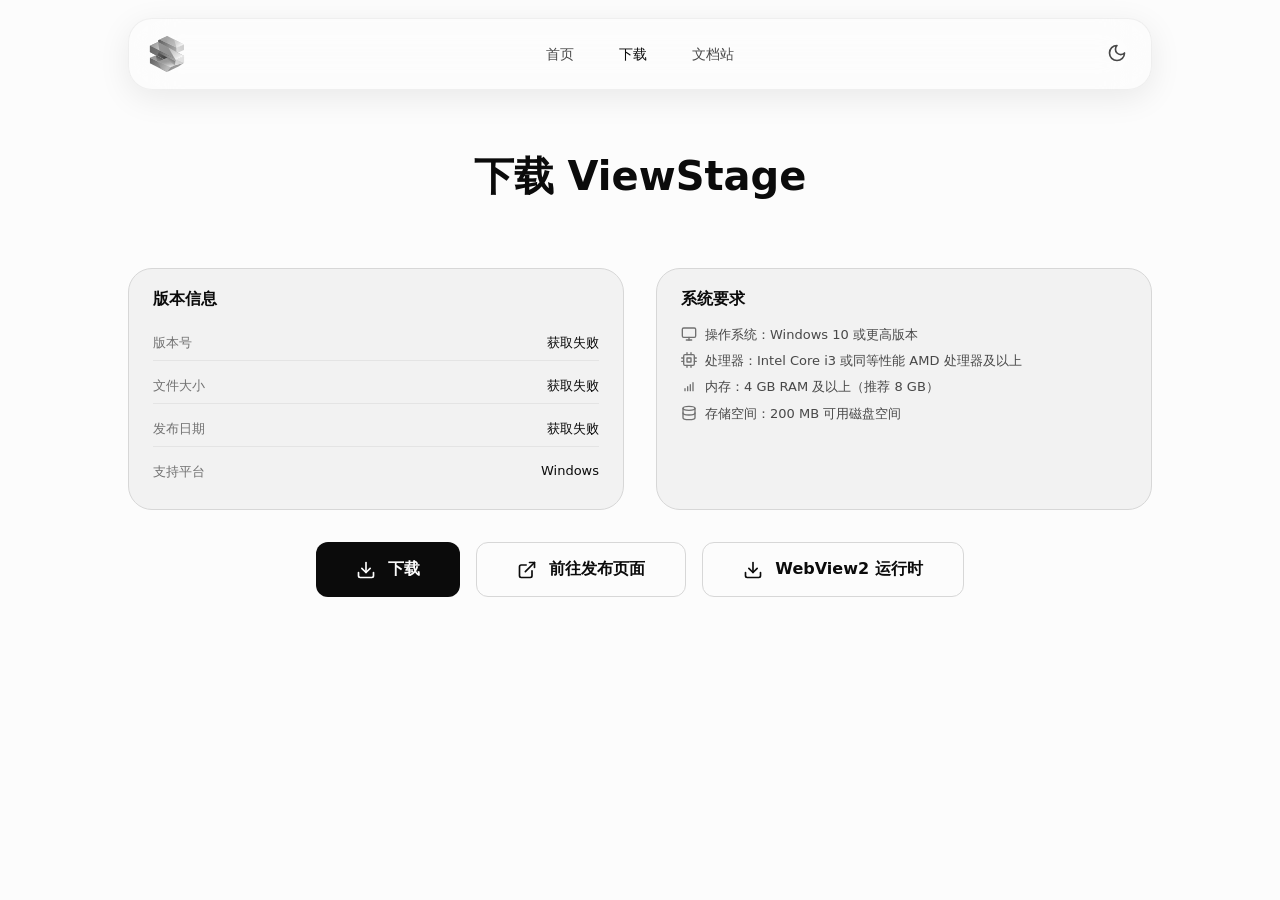
==== download.html @ 869c3924 "first commit" ====
<!DOCTYPE html>
<html lang="zh-CN">
<head>
    <meta charset="UTF-8">
    <meta name="viewport" content="width=device-width, initial-scale=1.0">
    <title>下载 - ViewStage</title>
    <link rel="stylesheet" href="style.css">
    <link rel="stylesheet" href="download.css">
</head>
<body>
    <header class="vp-navbar">
        <a href="https://sectl.top" class="vp-navbar-logo" target="_blank">
            <img src="SECTL-LOGO.svg" alt="ViewStage Logo">
        </a>
        <div class="vp-navbar-items-wrapper">
            <nav class="vp-navbar-items">
                <div class="vp-navbar-item">
                    <a href="index.html">首页</a>
                </div>
                <div class="vp-navbar-item">
                    <a href="download.html" class="route-link-active">下载</a>
                </div>
                <div class="vp-navbar-item">
                    <a href="/docs">文档站</a>
                </div>
            </nav>
        </div>
        <button class="vp-toggle-color-mode-button" aria-label="切换主题"><svg xmlns="http://www.w3.org/2000/svg" width="20" height="20" viewBox="0 0 24 24" fill="none" stroke="currentColor" stroke-width="2" stroke-linecap="round" stroke-linejoin="round"><path d="M12 3a6 6 0 0 0 9 9 9 9 0 1 1-9-9Z"></path></svg></button>
    </header>
    <main class="download-page">
        <div class="download-header">
            <h1 class="download-title">下载 ViewStage</h1>
        </div>
        <div class="download-container">
            <div class="download-card">
                <h2 class="card-title">版本信息</h2>
                <div class="version-info">
                    <div class="info-row">
                        <span class="info-label">版本号</span>
                        <span class="info-value" id="version-number">加载中...</span>
                    </div>
                    <div class="info-row">
                        <span class="info-label">文件大小</span>
                        <span class="info-value" id="file-size">加载中...</span>
                    </div>
                    <div class="info-row">
                        <span class="info-label">发布日期</span>
                        <span class="info-value" id="publish-date">加载中...</span>
                    </div>
                    <div class="info-row">
                        <span class="info-label">支持平台</span>
                        <span class="info-value">Windows</span>
                    </div>
                </div>
            </div>
            <div class="download-card">
                <h2 class="card-title">系统要求</h2>
                <div class="system-requirements">
                    <div class="requirement-item">
                        <svg class="requirement-icon" xmlns="http://www.w3.org/2000/svg" viewBox="0 0 24 24" fill="none" stroke="currentColor" stroke-width="2" stroke-linecap="round" stroke-linejoin="round">
                            <rect x="2" y="3" width="20" height="14" rx="2" ry="2"></rect>
                            <line x1="8" y1="21" x2="16" y2="21"></line>
                            <line x1="12" y1="17" x2="12" y2="21"></line>
                        </svg>
                        <span>操作系统：Windows 10 或更高版本</span>
                    </div>
                    <div class="requirement-item">
                        <svg class="requirement-icon" xmlns="http://www.w3.org/2000/svg" viewBox="0 0 24 24" fill="none" stroke="currentColor" stroke-width="2" stroke-linecap="round" stroke-linejoin="round">
                            <rect x="4" y="4" width="16" height="16" rx="2" ry="2"></rect>
                            <rect x="9" y="9" width="6" height="6"></rect>
                            <line x1="9" y1="1" x2="9" y2="4"></line>
                            <line x1="15" y1="1" x2="15" y2="4"></line>
                            <line x1="9" y1="20" x2="9" y2="23"></line>
                            <line x1="15" y1="20" x2="15" y2="23"></line>
                            <line x1="20" y1="9" x2="23" y2="9"></line>
                            <line x1="20" y1="14" x2="23" y2="14"></line>
                            <line x1="1" y1="9" x2="4" y2="9"></line>
                            <line x1="1" y1="14" x2="4" y2="14"></line>
                        </svg>
                        <span>处理器：Intel Core i3 或同等性能 AMD 处理器及以上</span>
                    </div>
                    <div class="requirement-item">
                        <svg class="requirement-icon" xmlns="http://www.w3.org/2000/svg" viewBox="0 0 24 24" fill="none" stroke="currentColor" stroke-width="2" stroke-linecap="round" stroke-linejoin="round">
                            <path d="M6 19v-3"></path>
                            <path d="M10 19v-6"></path>
                            <path d="M14 19v-9"></path>
                            <path d="M18 19v-12"></path>
                        </svg>
                        <span>内存：4 GB RAM 及以上（推荐 8 GB）</span>
                    </div>
                    <div class="requirement-item">
                        <svg class="requirement-icon" xmlns="http://www.w3.org/2000/svg" viewBox="0 0 24 24" fill="none" stroke="currentColor" stroke-width="2" stroke-linecap="round" stroke-linejoin="round">
                            <ellipse cx="12" cy="5" rx="9" ry="3"></ellipse>
                            <path d="M21 12c0 1.66-4 3-9 3s-9-1.34-9-3"></path>
                            <path d="M3 5v14c0 1.66 4 3 9 3s9-1.34 9-3V5"></path>
                        </svg>
                        <span>存储空间：200 MB 可用磁盘空间</span>
                    </div>
                </div>
            </div>
        </div>
        <div class="download-button-wrapper">
            <a href="#" class="download-button" id="download-button">
                <svg xmlns="http://www.w3.org/2000/svg" viewBox="0 0 24 24" fill="none" stroke="currentColor" stroke-width="2" stroke-linecap="round" stroke-linejoin="round">
                    <path d="M21 15v4a2 2 0 0 1-2 2H5a2 2 0 0 1-2-2v-4"></path>
                    <polyline points="7 10 12 15 17 10"></polyline>
                    <line x1="12" y1="15" x2="12" y2="3"></line>
                </svg>
                下载
            </a>
            <a href="https://github.com/SECTL/ViewStage/releases" class="download-button secondary" target="_blank">
                <svg xmlns="http://www.w3.org/2000/svg" viewBox="0 0 24 24" fill="none" stroke="currentColor" stroke-width="2" stroke-linecap="round" stroke-linejoin="round">
                    <path d="M18 13v6a2 2 0 0 1-2 2H5a2 2 0 0 1-2-2V8a2 2 0 0 1 2-2h6"></path>
                    <polyline points="15 3 21 3 21 9"></polyline>
                    <line x1="10" y1="14" x2="21" y2="3"></line>
                </svg>
                前往发布页面
            </a>
            <a href="https://developer.microsoft.com/zh-cn/microsoft-edge/webview2/?form=MA13LH#download" class="download-button secondary" target="_blank">
                <svg xmlns="http://www.w3.org/2000/svg" viewBox="0 0 24 24" fill="none" stroke="currentColor" stroke-width="2" stroke-linecap="round" stroke-linejoin="round">
                    <path d="M21 15v4a2 2 0 0 1-2 2H5a2 2 0 0 1-2-2v-4"></path>
                    <polyline points="7 10 12 15 17 10"></polyline>
                    <line x1="12" y1="15" x2="12" y2="3"></line>
                </svg>
                WebView2 运行时
            </a>
        </div>
    </main>
    <script src="main.js"></script>
    <script src="download.js"></script>
</body>
</html>
---- style.css ----
* {
    margin: 0;
    padding: 0;
    box-sizing: border-box;
}

:root {
    --font-sans: ui-sans-serif, system-ui, sans-serif, "Apple Color Emoji", "Segoe UI Emoji", "Segoe UI Symbol", "Noto Color Emoji";
    --font-mono: ui-monospace, SFMono-Regular, Menlo, Monaco, Consolas, "Liberation Mono", "Courier New", monospace;
    --radius-3xl: 1.5rem;
    --radius-xl: .75rem;
    --ease-in-out: cubic-bezier(.4, 0, .2, 1);
    --transition-normal: .3s var(--ease-in-out);
    --navbar-height: 8vh;
    
    --bg-primary: oklch(99% 0 0);
    --bg-secondary: oklch(96% 0 0);
    --bg-tertiary: oklch(92% 0 0);
    
    --text-primary: oklch(15% 0 0);
    --text-secondary: oklch(40% 0 0);
    --text-muted: oklch(55% 0 0);
    
    --border-color: oklch(88% 0 0);
    --border-color-light: oklch(92% 0 0);
    
    --navbar-bg: oklch(99% 0 0 / 0.7);
    --navbar-border: oklch(85% 0 0 / 0.3);
    --navbar-shadow: 0 8px 32px rgba(0, 0, 0, 0.08);
    --navbar-text: oklch(15% 0 0);
    --navbar-text-muted: oklch(40% 0 0);
    --hover-bg: oklch(0% 0 0 / 0.06);
}

html.dark {
    --bg-primary: oklch(12% 0 0);
    --bg-secondary: oklch(16% 0 0);
    --bg-tertiary: oklch(20% 0 0);
    
    --text-primary: oklch(98% 0 0);
    --text-secondary: oklch(85% 0 0);
    --text-muted: oklch(65% 0 0);
    
    --border-color: oklch(28% 0 0);
    --border-color-light: oklch(22% 0 0);
    
    --navbar-bg: oklch(16% 0 0 / 0.7);
    --navbar-border: oklch(40% 0 0 / 0.3);
    --navbar-shadow: 0 8px 32px rgba(0, 0, 0, 0.25);
    --navbar-text: oklch(98% 0 0);
    --navbar-text-muted: oklch(75% 0 0);
    --hover-bg: oklch(100% 0 0 / 0.1);
}

body {
    font-family: var(--font-sans);
    background-color: var(--bg-primary);
    color: var(--text-primary);
    transition: background-color var(--transition-normal), color var(--transition-normal);
}

.vp-navbar {
    position: fixed;
    top: 2vh;
    left: 50%;
    transform: translateX(-50%);
    width: 80%;
    height: var(--navbar-height);
    padding: 0 2.5%;
    border-radius: var(--radius-3xl);
    background: var(--navbar-bg);
    backdrop-filter: blur(24px) saturate(200%);
    -webkit-backdrop-filter: blur(24px) saturate(200%);
    box-shadow: var(--navbar-shadow);
    border: 1px solid var(--navbar-border);
    z-index: 100;
    transition: all var(--transition-normal);
    display: flex;
    align-items: center;
    justify-content: center;
}

.vp-navbar::before,
.vp-navbar::after {
    display: none;
}

.vp-navbar .vp-toggle-sidebar-button {
    display: none;
}

.vp-navbar > span:first-of-type {
    display: none;
}

.vp-navbar-logo {
    position: absolute;
    left: 2%;
    display: flex;
    align-items: center;
    height: 55%;
    transition: opacity var(--transition-normal);
}

.vp-navbar-logo img {
    height: 100%;
    width: auto;
    object-fit: contain;
    filter: grayscale(100%);
}

.vp-navbar-logo:hover {
    opacity: 0.8;
}

.vp-navbar .vp-navbar-items-wrapper {
    position: absolute;
    left: 50%;
    transform: translateX(-50%);
    display: flex;
    align-items: center;
    justify-content: center;
}

.vp-navbar .vp-navbar-items {
    display: flex;
    align-items: center;
    justify-content: center;
    gap: 0.5vw;
}

.vp-navbar .vp-navbar-item {
    padding: 0.7vh 1.5vw;
    border-radius: var(--radius-xl);
    transition: all var(--transition-normal);
}

.vp-navbar .vp-navbar-item a {
    color: var(--navbar-text-muted);
    font-size: 0.875rem;
    font-weight: 500;
    transition: color var(--transition-normal);
    text-decoration: none;
    border-bottom: none;
}

.vp-navbar .vp-navbar-item a::after {
    display: none !important;
    width: 0 !important;
    height: 0 !important;
    border: none !important;
    background: none !important;
}

.vp-navbar .vp-navbar-item:hover {
    background: var(--hover-bg);
}

.vp-navbar .vp-navbar-item:hover a {
    color: var(--navbar-text);
}

.vp-navbar .vp-navbar-item a.route-link-active {
    color: var(--navbar-text);
}

.vp-navbar .vp-navbar-item a.route-link-active::after {
    display: none !important;
    width: 0 !important;
    height: 0 !important;
    border: none !important;
    background: none !important;
}

.vp-navbar .vp-navbar-dropdown-wrapper {
    display: none;
}

.vp-navbar .vp-toggle-color-mode-button {
    position: absolute !important;
    right: 1.5% !important;
    left: auto !important;
    padding: 1vh;
    border-radius: var(--radius-xl);
    border: none;
    background: transparent;
    outline: none;
    transition: all var(--transition-normal);
    color: var(--navbar-text-muted);
    cursor: pointer;
}

.vp-navbar .vp-toggle-color-mode-button:hover {
    background: var(--hover-bg);
    color: var(--navbar-text);
}

.vp-navbar .vp-toggle-color-mode-button:focus,
.vp-navbar .vp-toggle-color-mode-button:focus-visible {
    outline: none;
    box-shadow: none;
}

.vp-sidebar {
    top: calc(var(--navbar-height) + 3vh);
}

.vp-page,
.vp-home {
    padding-top: var(--navbar-height);
    padding-left: 0;
    padding-right: 0;
}

.home-container {
    display: flex;
    width: 100%;
    height: calc(100vh - var(--navbar-height));
    padding-left: 5%;
}

.hero-content {
    display: flex;
    flex-direction: column;
    justify-content: center;
    align-items: flex-start;
    width: 25%;
    padding: 2% 2% 2% 5%;
    text-align: left;
}

.hero-title {
    font-size: 2.5rem;
    font-weight: 700;
    color: var(--text-primary);
    margin-bottom: 1rem;
}

.hero-description {
    font-size: 1.375rem;
    color: var(--text-secondary);
    margin-bottom: 1.5rem;
    text-align: center;
}

.hero-image-container {
    display: flex;
    justify-content: center;
    align-items: center;
    width: 75%;
    height: 100%;
    padding: 2%;
}

.hero-image {
    display: block;
    max-width: 87%;
    max-height: 87%;
    width: auto;
    height: auto;
    object-fit: contain;
}

@media (max-width: 768px) {
    .vp-navbar {
        width: 95%;
        height: 8vh;
        top: 2%;
    }
    
    .vp-navbar-logo {
        left: 3%;
        height: 60%;
    }
    
    .vp-navbar-logo img {
        height: 100%;
    }
    
    .vp-home {
        padding-top: 10vh;
    }
    
    .home-container {
        flex-direction: column;
        height: auto;
        padding-left: 0;
    }
    
    .hero-content {
        width: 100%;
        padding: 8% 5% 3% 5%;
        align-items: center;
        text-align: center;
    }
    
    .hero-title {
        font-size: 1.875rem;
    }
    
    .hero-description {
        font-size: 1rem;
    }
    
    .hero-image-container {
        width: 100%;
        height: auto;
        padding: 0 5% 5% 5%;
    }
    
    .hero-image {
        max-width: 100%;
        max-height: 50vh;
    }
}
---- download.css ----
.download-page {
    min-height: calc(100vh - var(--navbar-height));
    padding: calc(var(--navbar-height) + 5vh) 10% 5vh 10%;
}

.download-header {
    text-align: center;
    margin-bottom: 4rem;
    margin-top: 2rem;
}

.download-title {
    font-size: 2.5rem;
    font-weight: 700;
    color: var(--text-primary);
    margin-bottom: 1rem;
}

.download-subtitle {
    font-size: 1.125rem;
    color: var(--text-secondary);
}

.download-container {
    display: grid;
    grid-template-columns: 1fr 1fr;
    gap: 2rem;
    max-width: 1200px;
    margin: 0 auto;
}

.download-card {
    background: var(--bg-secondary);
    border: 1px solid var(--border-color);
    border-radius: var(--radius-3xl);
    padding: 1.25rem 1.5rem;
    transition: all var(--transition-normal);
}

.download-card:hover {
    border-color: var(--border-color-light);
    box-shadow: 0 4px 24px rgba(0, 0, 0, 0.06);
}

.card-title {
    font-size: 1rem;
    font-weight: 600;
    color: var(--text-primary);
    margin-bottom: 1rem;
    display: flex;
    align-items: center;
    gap: 0.5rem;
}

.version-info {
    display: flex;
    flex-direction: column;
    gap: 0.5rem;
}

.info-row {
    display: flex;
    justify-content: space-between;
    padding: 0.5rem 0;
    border-bottom: 1px solid var(--border-color-light);
}

.info-row:last-child {
    border-bottom: none;
}

.info-label {
    color: var(--text-muted);
    font-size: 0.8125rem;
}

.info-value {
    color: var(--text-primary);
    font-weight: 500;
    font-size: 0.8125rem;
}

.system-requirements {
    display: flex;
    flex-direction: column;
    gap: 0.5rem;
}

.requirement-item {
    display: flex;
    align-items: flex-start;
    gap: 0.5rem;
    color: var(--text-secondary);
    font-size: 0.8125rem;
    line-height: 1.4;
}

.requirement-icon {
    flex-shrink: 0;
    width: 16px;
    height: 16px;
    color: var(--text-muted);
}

.download-button-wrapper {
    grid-column: 1 / -1;
    display: flex;
    justify-content: center;
    gap: 1rem;
    margin-top: 2rem;
}

.download-button {
    display: inline-flex;
    align-items: center;
    gap: 0.75rem;
    padding: 1rem 2.5rem;
    background: var(--text-primary);
    color: var(--bg-primary);
    font-size: 1rem;
    font-weight: 600;
    border: none;
    border-radius: var(--radius-xl);
    cursor: pointer;
    transition: all var(--transition-normal);
    text-decoration: none;
}

.download-button:hover {
    opacity: 0.85;
    transform: translateY(-2px);
}

.download-button.secondary {
    background: transparent;
    color: var(--text-primary);
    border: 1px solid var(--border-color);
}

.download-button.secondary:hover {
    background: var(--hover-bg);
    border-color: var(--border-color-light);
}

.download-button svg {
    width: 20px;
    height: 20px;
}

@media (max-width: 768px) {
    .download-page {
        padding: calc(var(--navbar-height) + 3vh) 5% 3vh 5%;
    }

    .download-title {
        font-size: 1.875rem;
    }

    .download-container {
        grid-template-columns: 1fr;
        gap: 1.5rem;
    }

    .download-card {
        padding: 1.5rem;
    }

    .download-button-wrapper {
        flex-direction: column;
        align-items: center;
    }

    .download-button {
        width: 100%;
        justify-content: center;
    }
}
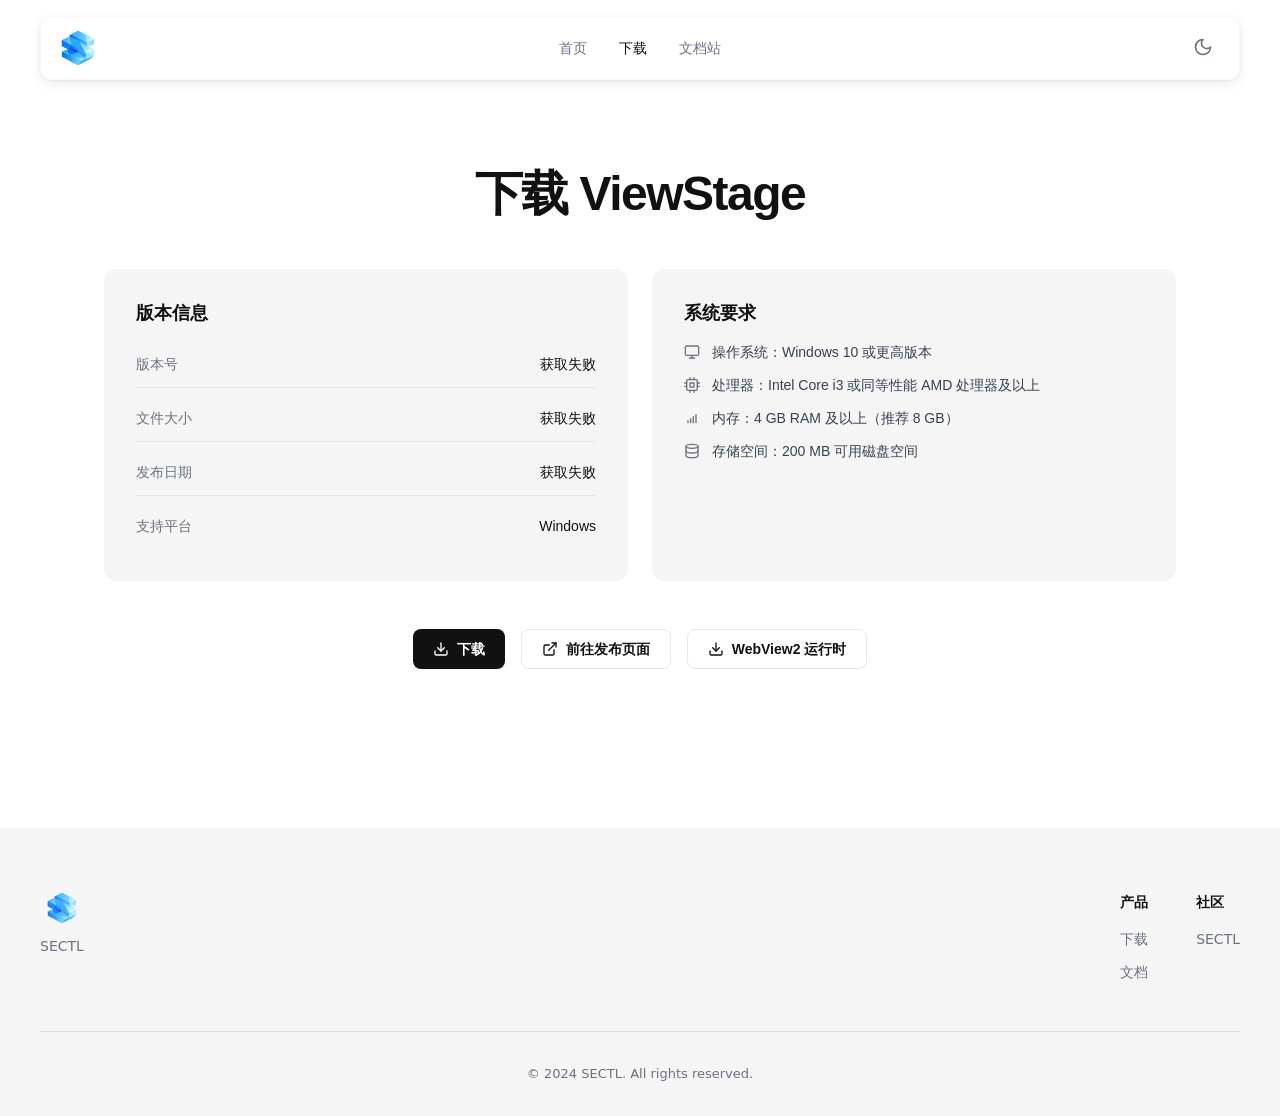
==== commit 4414b14d: "更新官网样式" ====
--- a/download.html
+++ b/download.html
@@ -126,6 +126,28 @@
             </a>
         </div>
     </main>
+    <footer class="vp-footer">
+        <div class="footer-container">
+            <div class="footer-brand">
+                <img src="SECTL-LOGO.svg" alt="ViewStage" class="footer-logo">
+                <p class="footer-tagline">SECTL</p>
+            </div>
+            <div class="footer-links">
+                <div class="footer-column">
+                    <h4>产品</h4>
+                    <a href="/download.html">下载</a>
+                    <a href="/docs">文档</a>
+                </div>
+                <div class="footer-column">
+                    <h4>社区</h4>
+                    <a href="https://sectl.top" target="_blank">SECTL</a>
+                </div>
+            </div>
+        </div>
+        <div class="footer-bottom">
+            <p>© 2024 SECTL. All rights reserved.</p>
+        </div>
+    </footer>
     <script src="main.js"></script>
     <script src="download.js"></script>
 </body>
--- a/style.css
+++ b/style.css
@@ -1,315 +1,1142 @@
-* {
-    margin: 0;
-    padding: 0;
-    box-sizing: border-box;
-}
-
-:root {
-    --font-sans: ui-sans-serif, system-ui, sans-serif, "Apple Color Emoji", "Segoe UI Emoji", "Segoe UI Symbol", "Noto Color Emoji";
-    --font-mono: ui-monospace, SFMono-Regular, Menlo, Monaco, Consolas, "Liberation Mono", "Courier New", monospace;
-    --radius-3xl: 1.5rem;
-    --radius-xl: .75rem;
-    --ease-in-out: cubic-bezier(.4, 0, .2, 1);
-    --transition-normal: .3s var(--ease-in-out);
-    --navbar-height: 8vh;
-    
-    --bg-primary: oklch(99% 0 0);
-    --bg-secondary: oklch(96% 0 0);
-    --bg-tertiary: oklch(92% 0 0);
-    
-    --text-primary: oklch(15% 0 0);
-    --text-secondary: oklch(40% 0 0);
-    --text-muted: oklch(55% 0 0);
-    
-    --border-color: oklch(88% 0 0);
-    --border-color-light: oklch(92% 0 0);
-    
-    --navbar-bg: oklch(99% 0 0 / 0.7);
-    --navbar-border: oklch(85% 0 0 / 0.3);
-    --navbar-shadow: 0 8px 32px rgba(0, 0, 0, 0.08);
-    --navbar-text: oklch(15% 0 0);
-    --navbar-text-muted: oklch(40% 0 0);
-    --hover-bg: oklch(0% 0 0 / 0.06);
-}
-
-html.dark {
-    --bg-primary: oklch(12% 0 0);
-    --bg-secondary: oklch(16% 0 0);
-    --bg-tertiary: oklch(20% 0 0);
-    
-    --text-primary: oklch(98% 0 0);
-    --text-secondary: oklch(85% 0 0);
-    --text-muted: oklch(65% 0 0);
-    
-    --border-color: oklch(28% 0 0);
-    --border-color-light: oklch(22% 0 0);
-    
-    --navbar-bg: oklch(16% 0 0 / 0.7);
-    --navbar-border: oklch(40% 0 0 / 0.3);
-    --navbar-shadow: 0 8px 32px rgba(0, 0, 0, 0.25);
-    --navbar-text: oklch(98% 0 0);
-    --navbar-text-muted: oklch(75% 0 0);
-    --hover-bg: oklch(100% 0 0 / 0.1);
-}
-
-body {
-    font-family: var(--font-sans);
-    background-color: var(--bg-primary);
-    color: var(--text-primary);
-    transition: background-color var(--transition-normal), color var(--transition-normal);
-}
-
-.vp-navbar {
-    position: fixed;
-    top: 2vh;
-    left: 50%;
-    transform: translateX(-50%);
-    width: 80%;
-    height: var(--navbar-height);
-    padding: 0 2.5%;
-    border-radius: var(--radius-3xl);
-    background: var(--navbar-bg);
-    backdrop-filter: blur(24px) saturate(200%);
-    -webkit-backdrop-filter: blur(24px) saturate(200%);
-    box-shadow: var(--navbar-shadow);
-    border: 1px solid var(--navbar-border);
-    z-index: 100;
-    transition: all var(--transition-normal);
-    display: flex;
-    align-items: center;
-    justify-content: center;
-}
-
-.vp-navbar::before,
-.vp-navbar::after {
-    display: none;
-}
-
-.vp-navbar .vp-toggle-sidebar-button {
-    display: none;
-}
-
-.vp-navbar > span:first-of-type {
-    display: none;
-}
-
-.vp-navbar-logo {
-    position: absolute;
-    left: 2%;
-    display: flex;
-    align-items: center;
-    height: 55%;
-    transition: opacity var(--transition-normal);
-}
-
-.vp-navbar-logo img {
-    height: 100%;
-    width: auto;
-    object-fit: contain;
-    filter: grayscale(100%);
-}
-
-.vp-navbar-logo:hover {
-    opacity: 0.8;
-}
-
-.vp-navbar .vp-navbar-items-wrapper {
-    position: absolute;
-    left: 50%;
-    transform: translateX(-50%);
-    display: flex;
-    align-items: center;
-    justify-content: center;
-}
-
-.vp-navbar .vp-navbar-items {
-    display: flex;
-    align-items: center;
-    justify-content: center;
-    gap: 0.5vw;
-}
-
-.vp-navbar .vp-navbar-item {
-    padding: 0.7vh 1.5vw;
-    border-radius: var(--radius-xl);
-    transition: all var(--transition-normal);
-}
-
-.vp-navbar .vp-navbar-item a {
-    color: var(--navbar-text-muted);
-    font-size: 0.875rem;
-    font-weight: 500;
-    transition: color var(--transition-normal);
-    text-decoration: none;
-    border-bottom: none;
-}
-
-.vp-navbar .vp-navbar-item a::after {
-    display: none !important;
-    width: 0 !important;
-    height: 0 !important;
-    border: none !important;
-    background: none !important;
-}
-
-.vp-navbar .vp-navbar-item:hover {
-    background: var(--hover-bg);
-}
-
-.vp-navbar .vp-navbar-item:hover a {
-    color: var(--navbar-text);
-}
-
-.vp-navbar .vp-navbar-item a.route-link-active {
-    color: var(--navbar-text);
-}
-
-.vp-navbar .vp-navbar-item a.route-link-active::after {
-    display: none !important;
-    width: 0 !important;
-    height: 0 !important;
-    border: none !important;
-    background: none !important;
-}
-
-.vp-navbar .vp-navbar-dropdown-wrapper {
-    display: none;
-}
-
-.vp-navbar .vp-toggle-color-mode-button {
-    position: absolute !important;
-    right: 1.5% !important;
-    left: auto !important;
-    padding: 1vh;
-    border-radius: var(--radius-xl);
-    border: none;
-    background: transparent;
-    outline: none;
-    transition: all var(--transition-normal);
-    color: var(--navbar-text-muted);
-    cursor: pointer;
-}
-
-.vp-navbar .vp-toggle-color-mode-button:hover {
-    background: var(--hover-bg);
-    color: var(--navbar-text);
-}
-
-.vp-navbar .vp-toggle-color-mode-button:focus,
-.vp-navbar .vp-toggle-color-mode-button:focus-visible {
-    outline: none;
-    box-shadow: none;
-}
-
-.vp-sidebar {
-    top: calc(var(--navbar-height) + 3vh);
-}
-
-.vp-page,
-.vp-home {
-    padding-top: var(--navbar-height);
-    padding-left: 0;
-    padding-right: 0;
-}
-
-.home-container {
-    display: flex;
-    width: 100%;
-    height: calc(100vh - var(--navbar-height));
-    padding-left: 5%;
-}
-
-.hero-content {
-    display: flex;
-    flex-direction: column;
-    justify-content: center;
-    align-items: flex-start;
-    width: 25%;
-    padding: 2% 2% 2% 5%;
-    text-align: left;
-}
-
-.hero-title {
-    font-size: 2.5rem;
-    font-weight: 700;
-    color: var(--text-primary);
-    margin-bottom: 1rem;
-}
-
-.hero-description {
-    font-size: 1.375rem;
-    color: var(--text-secondary);
-    margin-bottom: 1.5rem;
-    text-align: center;
-}
-
-.hero-image-container {
-    display: flex;
-    justify-content: center;
-    align-items: center;
-    width: 75%;
-    height: 100%;
-    padding: 2%;
-}
-
-.hero-image {
-    display: block;
-    max-width: 87%;
-    max-height: 87%;
-    width: auto;
-    height: auto;
-    object-fit: contain;
-}
-
-@media (max-width: 768px) {
-    .vp-navbar {
-        width: 95%;
-        height: 8vh;
-        top: 2%;
-    }
-    
-    .vp-navbar-logo {
-        left: 3%;
-        height: 60%;
-    }
-    
-    .vp-navbar-logo img {
-        height: 100%;
-    }
-    
-    .vp-home {
-        padding-top: 10vh;
-    }
-    
-    .home-container {
-        flex-direction: column;
-        height: auto;
-        padding-left: 0;
-    }
-    
-    .hero-content {
-        width: 100%;
-        padding: 8% 5% 3% 5%;
-        align-items: center;
-        text-align: center;
-    }
-    
-    .hero-title {
-        font-size: 1.875rem;
-    }
-    
-    .hero-description {
-        font-size: 1rem;
-    }
-    
-    .hero-image-container {
-        width: 100%;
-        height: auto;
-        padding: 0 5% 5% 5%;
-    }
-    
-    .hero-image {
-        max-width: 100%;
-        max-height: 50vh;
-    }
-}
+* {
+    margin: 0;
+    padding: 0;
+    box-sizing: border-box;
+}
+
+:root {
+    --font-sans: 'Inter', ui-sans-serif, system-ui, sans-serif, "Apple Color Emoji", "Segoe UI Emoji";
+    --font-mono: ui-monospace, SFMono-Regular, Menlo, Monaco, Consolas, monospace;
+    
+    --radius-xs: 4px;
+    --radius-sm: 6px;
+    --radius-md: 8px;
+    --radius-lg: 12px;
+    --radius-xl: 16px;
+    
+    --ease-in-out: cubic-bezier(.4, 0, .2, 1);
+    --transition-normal: .3s var(--ease-in-out);
+    --navbar-height: 8vh;
+    
+    --canvas: #ffffff;
+    --surface-card: #f5f5f5;
+    --surface-soft: #f8f9fa;
+    --surface-strong: #e5e7eb;
+    --hairline: #e5e7eb;
+    --hairline-soft: #f3f4f6;
+    
+    --ink: #111111;
+    --body-text: #374151;
+    --muted: #6b7280;
+    --muted-soft: #898989;
+    --on-primary: #ffffff;
+    --on-dark: #ffffff;
+    --on-dark-soft: #a1a1aa;
+    
+    --primary: #111111;
+    --primary-active: #242424;
+    --brand-accent: #3b82f6;
+    
+    --bg-primary: var(--canvas);
+    --bg-secondary: var(--surface-card);
+    --bg-tertiary: var(--surface-soft);
+    
+    --text-primary: var(--ink);
+    --text-secondary: var(--body-text);
+    --text-muted: var(--muted);
+    
+    --border-color: var(--hairline);
+    --border-color-light: var(--hairline-soft);
+    
+    --navbar-bg: rgba(255, 255, 255, 0.85);
+    --navbar-border: rgba(229, 231, 235, 0.3);
+    --navbar-shadow: 0 1px 3px rgba(0, 0, 0, 0.05), 0 4px 12px rgba(0, 0, 0, 0.08);
+    --navbar-text: var(--ink);
+    --navbar-text-muted: var(--muted);
+    --hover-bg: var(--surface-soft);
+    
+    --picker-bg: rgba(255, 255, 255, 0.95);
+    --picker-shadow: 0 8px 32px rgba(0, 0, 0, 0.12);
+    --picker-border: rgba(0, 0, 0, 0.1);
+    --picker-cursor-border: #111111;
+    --picker-cursor-shadow: 0 0 4px rgba(0, 0, 0, 0.3);
+    --picker-hue-cursor-bg: #111111;
+    --picker-hue-shadow: 0 2px 6px rgba(0, 0, 0, 0.2);
+    --picker-preset-hover-border: rgba(0, 0, 0, 0.4);
+    --picker-preview-border: rgba(0, 0, 0, 0.15);
+    --picker-input-bg: rgba(0, 0, 0, 0.05);
+    --picker-input-border: rgba(0, 0, 0, 0.12);
+    --picker-input-color: #111111;
+    
+    --pen-panel-bg: #f5f5f5;
+    --pen-panel-border: rgba(0, 0, 0, 0.1);
+    --pen-panel-shadow: 0 4px 12px rgba(0, 0, 0, 0.08);
+    --pen-thumb-bg: #111111;
+    --pen-thumb-shadow: 0 1px 3px rgba(0, 0, 0, 0.15);
+    --pen-label-color: rgba(0, 0, 0, 0.6);
+    --pen-color-border: rgba(0, 0, 0, 0.1);
+    
+    --footer-bg: #f5f5f5;
+    --footer-text: #6b7280;
+    --footer-heading: #111111;
+    --footer-border: rgba(0, 0, 0, 0.1);
+}
+
+html.dark {
+    --canvas: #111111;
+    --surface-card: #1a1a1a;
+    --surface-soft: #222222;
+    --surface-strong: #333333;
+    --hairline: #333333;
+    --hairline-soft: #262626;
+    
+    --ink: #ffffff;
+    --body-text: #d1d5db;
+    --muted: #9ca3af;
+    --muted-soft: #6b7280;
+    --on-primary: #111111;
+    --on-dark: #ffffff;
+    --on-dark-soft: #a1a1aa;
+    
+    --primary: #ffffff;
+    --primary-active: #e5e5e5;
+    
+    --bg-primary: var(--canvas);
+    --bg-secondary: var(--surface-card);
+    --bg-tertiary: var(--surface-soft);
+    
+    --text-primary: var(--ink);
+    --text-secondary: var(--body-text);
+    --text-muted: var(--muted);
+    
+    --border-color: var(--hairline);
+    --border-color-light: var(--hairline-soft);
+    
+    --navbar-bg: rgba(17, 17, 17, 0.85);
+    --navbar-border: rgba(51, 51, 51, 0.3);
+    --navbar-shadow: 0 1px 3px rgba(0, 0, 0, 0.15), 0 4px 12px rgba(0, 0, 0, 0.25);
+    --navbar-text: var(--ink);
+    --navbar-text-muted: var(--muted);
+    --hover-bg: var(--surface-strong);
+    
+    --picker-bg: rgba(30, 30, 30, 0.95);
+    --picker-shadow: 0 8px 32px rgba(0, 0, 0, 0.35);
+    --picker-border: rgba(255, 255, 255, 0.1);
+    --picker-cursor-border: #ffffff;
+    --picker-cursor-shadow: 0 0 4px rgba(0, 0, 0, 0.5);
+    --picker-hue-cursor-bg: #ffffff;
+    --picker-hue-shadow: 0 2px 6px rgba(0, 0, 0, 0.3);
+    --picker-preset-hover-border: rgba(255, 255, 255, 0.5);
+    --picker-preview-border: rgba(255, 255, 255, 0.2);
+    --picker-input-bg: rgba(255, 255, 255, 0.1);
+    --picker-input-border: rgba(255, 255, 255, 0.15);
+    --picker-input-color: #ffffff;
+    
+    --pen-panel-bg: #1a1a1a;
+    --pen-panel-border: rgba(255, 255, 255, 0.1);
+    --pen-panel-shadow: 0 4px 12px rgba(0, 0, 0, 0.2);
+    --pen-thumb-bg: #ffffff;
+    --pen-thumb-shadow: 0 1px 3px rgba(0, 0, 0, 0.2);
+    --pen-label-color: rgba(255, 255, 255, 0.6);
+    --pen-color-border: rgba(255, 255, 255, 0.1);
+    
+    --footer-bg: #101010;
+    --footer-text: #9ca3af;
+    --footer-heading: #ffffff;
+    --footer-border: rgba(255, 255, 255, 0.1);
+}
+
+html.dark .hero-logo {
+    box-shadow: 0 8px 32px rgba(0, 0, 0, 0.3);
+}
+
+html.dark .hero-logo:hover {
+    box-shadow: 0 12px 40px rgba(0, 0, 0, 0.4);
+}
+
+html {
+    scroll-behavior: smooth;
+}
+
+body {
+    font-family: var(--font-sans);
+    background-color: var(--bg-primary);
+    color: var(--text-primary);
+    transition: background-color var(--transition-normal), color var(--transition-normal);
+    line-height: 1.5;
+    font-size: 16px;
+}
+
+.vp-navbar {
+    position: fixed;
+    top: 16px;
+    left: 50%;
+    transform: translateX(-50%);
+    width: calc(100% - 48px);
+    max-width: 1200px;
+    height: 64px;
+    padding: 0 20px;
+    border-radius: var(--radius-lg);
+    background: var(--navbar-bg);
+    backdrop-filter: blur(24px) saturate(200%);
+    -webkit-backdrop-filter: blur(24px) saturate(200%);
+    box-shadow: var(--navbar-shadow);
+    border: 1px solid var(--navbar-border);
+    z-index: 100;
+    transition: all var(--transition-normal);
+    display: flex;
+    align-items: center;
+    justify-content: center;
+}
+
+.vp-navbar::before,
+.vp-navbar::after {
+    display: none;
+}
+
+.vp-navbar .vp-toggle-sidebar-button {
+    display: none;
+}
+
+.vp-navbar > span:first-of-type {
+    display: none;
+}
+
+.vp-navbar-logo {
+    position: absolute;
+    left: 20px;
+    display: flex;
+    align-items: center;
+    height: 36px;
+    transition: opacity var(--transition-normal);
+}
+
+.vp-navbar-logo img {
+    height: 100%;
+    width: auto;
+    object-fit: contain;
+}
+
+.vp-navbar-logo:hover {
+    opacity: 0.75;
+}
+
+.vp-navbar .vp-navbar-items-wrapper {
+    position: absolute;
+    left: 50%;
+    transform: translateX(-50%);
+    display: flex;
+    align-items: center;
+    justify-content: center;
+}
+
+.vp-navbar .vp-navbar-items {
+    display: flex;
+    align-items: center;
+    justify-content: center;
+    gap: 4px;
+}
+
+.vp-navbar .vp-navbar-item {
+    padding: 8px 14px;
+    border-radius: var(--radius-md);
+    transition: all var(--transition-normal);
+}
+
+.vp-navbar .vp-navbar-item a {
+    color: var(--navbar-text-muted);
+    font-size: 14px;
+    font-weight: 500;
+    transition: color var(--transition-normal);
+    text-decoration: none;
+    border-bottom: none;
+}
+
+.vp-navbar .vp-navbar-item a::after {
+    display: none !important;
+    width: 0 !important;
+    height: 0 !important;
+    border: none !important;
+    background: none !important;
+}
+
+.vp-navbar .vp-navbar-item:hover {
+    background: var(--hover-bg);
+}
+
+.vp-navbar .vp-navbar-item:hover a {
+    color: var(--navbar-text);
+}
+
+.vp-navbar .vp-navbar-item a.route-link-active {
+    color: var(--navbar-text);
+}
+
+.vp-navbar .vp-navbar-item a.route-link-active::after {
+    display: none !important;
+    width: 0 !important;
+    height: 0 !important;
+    border: none !important;
+    background: none !important;
+}
+
+.vp-navbar .vp-navbar-dropdown-wrapper {
+    display: none;
+}
+
+.vp-navbar .vp-toggle-color-mode-button {
+    position: absolute !important;
+    right: 16px !important;
+    left: auto !important;
+    padding: 10px;
+    border-radius: var(--radius-md);
+    border: none;
+    background: transparent;
+    outline: none;
+    transition: all var(--transition-normal);
+    color: var(--navbar-text-muted);
+    cursor: pointer;
+}
+
+.vp-navbar .vp-toggle-color-mode-button:hover {
+    background: var(--hover-bg);
+    color: var(--navbar-text);
+}
+
+.vp-navbar .vp-toggle-color-mode-button:focus,
+.vp-navbar .vp-toggle-color-mode-button:focus-visible {
+    outline: none;
+    box-shadow: none;
+}
+
+.vp-sidebar {
+    top: calc(var(--navbar-height) + 24px);
+}
+
+.vp-page,
+.vp-home {
+    padding-top: calc(var(--navbar-height) + 48px);
+    padding-left: 0;
+    padding-right: 0;
+}
+
+.hero-section {
+    min-height: calc(100vh - 48px);
+    display: flex;
+    align-items: center;
+    justify-content: center;
+    padding: 0px 10px;
+    text-align: center;
+}
+
+.hero-container {
+    max-width: 680px;
+    margin: 0 auto;
+    animation: fadeIn 0.8s ease-out;
+}
+
+@keyframes fadeIn {
+    from {
+        opacity: 0;
+        transform: translateY(20px);
+    }
+    to {
+        opacity: 1;
+        transform: translateY(0);
+    }
+}
+
+.hero-logo-wrapper {
+    margin-bottom: 32px;
+}
+
+.hero-logo {
+    width: 120px;
+    height: 120px;
+    border-radius: 24px;
+    box-shadow: 0 8px 32px rgba(0, 0, 0, 0.08);
+    transition: transform 0.3s ease, box-shadow 0.3s ease;
+}
+
+.hero-logo:hover {
+    transform: scale(1.05);
+    box-shadow: 0 12px 40px rgba(0, 0, 0, 0.12);
+}
+
+.hero-title {
+    font-size: 56px;
+    font-weight: 700;
+    color: var(--text-primary);
+    margin-bottom: 12px;
+    letter-spacing: -0.02em;
+    line-height: 1.1;
+}
+
+.hero-tagline {
+    font-size: 28px;
+    font-weight: 600;
+    color: var(--text-primary);
+    margin-bottom: 16px;
+    letter-spacing: -0.01em;
+}
+
+.hero-description {
+    font-size: 18px;
+    color: var(--text-secondary);
+    margin-bottom: 40px;
+    line-height: 1.6;
+    max-width: 520px;
+    margin-left: auto;
+    margin-right: auto;
+}
+
+.hero-actions {
+    display: flex;
+    gap: 16px;
+    justify-content: center;
+    flex-wrap: wrap;
+}
+
+.btn {
+    display: inline-flex;
+    align-items: center;
+    justify-content: center;
+    gap: 8px;
+    padding: 14px 28px;
+    height: 48px;
+    font-size: 15px;
+    font-weight: 600;
+    text-decoration: none;
+    border-radius: 980px;
+    transition: all 0.25s cubic-bezier(0.4, 0, 0.2, 1);
+    cursor: pointer;
+    border: none;
+}
+
+.btn-primary {
+    background: var(--primary);
+    color: var(--on-primary);
+    padding: 14px 32px;
+}
+
+.btn-primary:hover {
+    background: var(--primary-active);
+    transform: scale(1.02);
+}
+
+.btn-secondary {
+    background: transparent;
+    color: var(--text-primary);
+    border: 1.5px solid var(--border-color);
+}
+
+.btn-secondary:hover {
+    background: var(--hover-bg);
+    border-color: var(--text-muted);
+}
+
+.features-section {
+    padding: 96px 24px;
+    background: var(--bg-secondary);
+}
+
+.section-container {
+    max-width: 1200px;
+    margin: 0 auto;
+}
+
+.section-title {
+    font-size: 36px;
+    font-weight: 600;
+    color: var(--text-primary);
+    text-align: center;
+    margin-bottom: 64px;
+    letter-spacing: -0.02em;
+    line-height: 1.15;
+}
+
+.features-grid {
+    display: grid;
+    grid-template-columns: repeat(3, 1fr);
+    gap: 24px;
+}
+
+.feature-card {
+    background: var(--bg-primary);
+    padding: 32px;
+    border-radius: var(--radius-lg);
+    border: 1px solid var(--border-color-light);
+    transition: all var(--transition-normal);
+}
+
+.feature-card:hover {
+    transform: translateY(-4px);
+    box-shadow: 0 4px 12px rgba(0, 0, 0, 0.08);
+    border-color: var(--border-color);
+}
+
+.feature-icon {
+    width: 40px;
+    height: 40px;
+    display: flex;
+    align-items: center;
+    justify-content: center;
+    background: var(--bg-secondary);
+    border-radius: var(--radius-md);
+    margin-bottom: 20px;
+    color: var(--text-primary);
+}
+
+.feature-title {
+    font-size: 18px;
+    font-weight: 600;
+    color: var(--text-primary);
+    margin-bottom: 12px;
+    line-height: 1.4;
+}
+
+.feature-desc {
+    font-size: 16px;
+    color: var(--text-secondary);
+    line-height: 1.5;
+}
+
+.showcase-section {
+    padding: 96px 24px;
+    background: var(--bg-primary);
+}
+
+.showcase-section .section-container {
+    max-width: 900px;
+}
+
+.showcase-content {
+    max-width: 1200px;
+    margin: 0 auto;
+    display: flex;
+    align-items: center;
+    justify-content: center;
+    gap: 48px;
+}
+
+.showcase-text {
+    flex: 0 0 auto;
+    text-align: center;
+    max-width: 400px;
+}
+
+.showcase-text .section-title {
+    font-family: 'Inter', ui-sans-serif, system-ui, sans-serif;
+    font-size: 28px;
+    font-weight: 600;
+    color: var(--ink);
+    line-height: 1.2;
+    letter-spacing: -0.5px;
+    margin-bottom: 16px;
+}
+
+.showcase-desc {
+    font-family: 'Inter', ui-sans-serif, system-ui, sans-serif;
+    font-size: 18px;
+    font-weight: 400;
+    color: var(--body-text);
+    line-height: 1.6;
+}
+
+.color-picker-popup-demo {
+    background: var(--picker-bg);
+    backdrop-filter: blur(10px);
+    -webkit-backdrop-filter: blur(10px);
+    border-radius: var(--radius-xl);
+    padding: 20px;
+    box-shadow: var(--picker-shadow);
+    border: 1px solid var(--picker-border);
+    transition: background var(--transition-normal), box-shadow var(--transition-normal), border-color var(--transition-normal);
+}
+
+.color-picker-sv-demo {
+    width: 280px;
+    height: 200px;
+    position: relative;
+    border-radius: var(--radius-md);
+    overflow: hidden;
+    cursor: crosshair;
+    margin-bottom: 14px;
+}
+
+.color-picker-sv-white {
+    position: absolute;
+    top: 0;
+    left: 0;
+    right: 0;
+    bottom: 0;
+    background: linear-gradient(to right, #fff, transparent);
+}
+
+.color-picker-sv-black {
+    position: absolute;
+    top: 0;
+    left: 0;
+    right: 0;
+    bottom: 0;
+    background: linear-gradient(to top, #000, transparent);
+}
+
+.color-picker-sv-cursor-demo {
+    position: absolute;
+    width: 16px;
+    height: 16px;
+    border: 2px solid var(--picker-cursor-border);
+    border-radius: 50%;
+    transform: translate(-50%, -50%);
+    box-shadow: var(--picker-cursor-shadow);
+    pointer-events: none;
+}
+
+.color-picker-hue-demo {
+    width: 280px;
+    height: 24px;
+    border-radius: 12px;
+    background: linear-gradient(to right, 
+        #ff0000, #ffff00, #00ff00, #00ffff, #0000ff, #ff00ff, #ff0000);
+    position: relative;
+    cursor: pointer;
+    margin-bottom: 14px;
+}
+
+.color-picker-hue-cursor-demo {
+    position: absolute;
+    top: 50%;
+    width: 8px;
+    height: 24px;
+    background: var(--picker-hue-cursor-bg);
+    border-radius: 4px;
+    transform: translate(-50%, -50%);
+    box-shadow: var(--picker-hue-shadow);
+    pointer-events: none;
+}
+
+.color-picker-presets-demo {
+    display: flex;
+    flex-wrap: wrap;
+    gap: 8px;
+    margin-bottom: 14px;
+    max-width: 280px;
+}
+
+.color-picker-preset-demo {
+    width: 28px;
+    height: 28px;
+    border-radius: 50%;
+    cursor: pointer;
+    border: 2px solid transparent;
+    transition: transform 0.1s ease, border-color 0.1s ease;
+}
+
+.color-picker-preset-demo:hover {
+    transform: scale(1.2);
+    border-color: var(--picker-preset-hover-border);
+}
+
+.color-picker-input-row-demo {
+    display: flex;
+    align-items: center;
+    gap: 10px;
+}
+
+.color-picker-preview-demo {
+    width: 40px;
+    height: 40px;
+    border-radius: var(--radius-md);
+    border: 2px solid var(--picker-preview-border);
+    flex-shrink: 0;
+}
+
+.color-picker-input-demo {
+    flex: 1;
+    background: var(--picker-input-bg);
+    border: 1px solid var(--picker-input-border);
+    border-radius: var(--radius-md);
+    padding: 10px 14px;
+    color: var(--picker-input-color);
+    font-size: 15px;
+    font-family: monospace;
+    outline: none;
+    transition: border-color 0.15s ease;
+}
+
+.color-picker-input-demo:focus {
+    border-color: var(--brand-accent);
+}
+
+.color-picker-btns-demo {
+    display: flex;
+    flex-direction: column;
+    gap: 6px;
+    align-self: flex-start;
+    margin-top: 4px;
+}
+
+.color-picker-btn-demo {
+    display: inline-flex;
+    align-items: center;
+    justify-content: center;
+    gap: 6px;
+    background: #ffffff;
+    border: none;
+    border-radius: var(--radius-md);
+    padding: 12px 20px;
+    height: 40px;
+    color: #111111;
+    font-size: 14px;
+    font-weight: 600;
+    cursor: pointer;
+    transition: background 0.15s ease;
+    min-width: 70px;
+}
+
+.color-picker-btn-demo:hover {
+    background: #e5e5e5;
+}
+
+.color-picker-btn-demo:active {
+    background: #d4d4d4;
+}
+
+.color-picker-btn-cancel-demo {
+    background: #2a2a2a;
+    border: 1px solid rgba(255, 255, 255, 0.1);
+    color: #ffffff;
+}
+
+.color-picker-btn-cancel-demo:hover {
+    background: #3a3a3a;
+}
+
+.color-picker-btn-cancel-demo:active {
+    background: #3a3a3a;
+}
+
+.docs-section {
+    padding: 96px 24px;
+    background: var(--canvas);
+}
+
+.docs-section .section-container {
+    max-width: 900px;
+}
+
+.doc-formats {
+    display: flex;
+    flex-direction: column;
+    gap: 12px;
+    margin-top: 24px;
+}
+
+.doc-format-item {
+    display: flex;
+    align-items: center;
+    gap: 12px;
+    font-family: 'Inter', ui-sans-serif, system-ui, sans-serif;
+    font-size: 16px;
+    font-weight: 400;
+    color: var(--body-text);
+    padding: 12px 16px;
+    background: var(--surface-card);
+    border-radius: var(--radius-md);
+    border: none;
+}
+
+.doc-format-item svg {
+    color: var(--ink);
+    flex-shrink: 0;
+}
+
+.docs-preview {
+    flex: 0 0 auto;
+    display: flex;
+    align-items: center;
+    justify-content: center;
+}
+
+.docs-preview-img {
+    width: 560px;
+    max-width: 100%;
+    background: var(--canvas);
+    border-radius: var(--radius-xl);
+    box-shadow: 0 4px 12px rgba(0, 0, 0, 0.08);
+    border: 1px solid var(--hairline);
+}
+
+.docs-preview-img.light-img {
+    display: block;
+}
+
+.docs-preview-img.dark-img {
+    display: none;
+}
+
+html.dark .docs-preview-img.light-img {
+    display: none;
+}
+
+html.dark .docs-preview-img.dark-img {
+    display: block;
+}
+
+.pen-section {
+    padding: 96px 24px;
+    background: var(--bg-primary);
+}
+
+.pen-section .section-container {
+    max-width: 900px;
+}
+
+.pen-control-panel-demo {
+    display: flex;
+    flex-direction: row;
+    align-items: center;
+    gap: 8px;
+    padding: 16px 20px;
+    background: var(--pen-panel-bg);
+    border-radius: var(--radius-xl);
+    border: 1px solid var(--pen-panel-border);
+    box-shadow: var(--pen-panel-shadow);
+    transition: background var(--transition-normal), box-shadow var(--transition-normal), border-color var(--transition-normal);
+}
+
+.slider-wrapper-demo {
+    position: relative;
+    width: 40px;
+    height: 50px;
+    cursor: ns-resize;
+}
+
+.triangle-track-demo {
+    position: absolute;
+    top: 0;
+    left: 0;
+    width: 100%;
+    height: 100%;
+    z-index: 1;
+}
+
+.custom-thumb-demo {
+    position: absolute;
+    left: 50%;
+    transform: translateX(-50%);
+    width: 18px;
+    height: 18px;
+    border-radius: 50%;
+    background: var(--pen-thumb-bg);
+    border: 3px solid var(--pen-panel-bg);
+    box-shadow: var(--pen-thumb-shadow);
+    z-index: 2;
+}
+
+.pen-size-vertical-demo {
+    display: flex;
+    flex-direction: column;
+    align-items: center;
+    gap: 10px;
+    min-width: 40px;
+    padding: 0 4px;
+}
+
+.pen-size-label-demo {
+    font-size: 12px;
+    font-weight: 500;
+    color: var(--pen-label-color);
+}
+
+.pen-color-buttons-demo {
+    display: grid;
+    grid-template-columns: repeat(5, 1fr);
+    grid-template-rows: repeat(3, 1fr);
+    gap: 8px;
+    justify-items: center;
+}
+
+.pen-color-btn-demo {
+    width: 28px;
+    height: 28px;
+    border-radius: 50%;
+    border: 2px solid transparent;
+    cursor: pointer;
+    transition: all 0.15s ease;
+    padding: 0;
+    box-shadow: 0 1px 3px rgba(0, 0, 0, 0.1);
+}
+
+.pen-color-btn-demo:hover {
+    transform: scale(1.15);
+    box-shadow: 0 4px 12px rgba(0, 0, 0, 0.2);
+}
+
+.pen-color-btn-demo.dark-color-demo {
+    border: 1px solid var(--pen-color-border);
+}
+
+.pen-color-btn-demo.light-color-demo {
+    border: 1px solid var(--pen-color-border);
+}
+
+.vp-footer {
+    background: var(--footer-bg);
+    padding: 64px 24px 32px;
+    color: var(--footer-text);
+    transition: background var(--transition-normal), color var(--transition-normal);
+}
+
+.footer-container {
+    max-width: 1200px;
+    margin: 0 auto;
+    display: flex;
+    justify-content: space-between;
+    align-items: flex-start;
+    gap: 48px;
+    padding-bottom: 48px;
+}
+
+.footer-brand {
+    display: flex;
+    flex-direction: column;
+    gap: 12px;
+}
+
+.footer-logo {
+    height: 32px;
+    width: auto;
+    opacity: 0.9;
+}
+
+.footer-tagline {
+    font-size: 14px;
+    color: var(--footer-text);
+}
+
+.footer-links {
+    display: flex;
+    gap: 48px;
+}
+
+.footer-column {
+    display: flex;
+    flex-direction: column;
+    gap: 12px;
+}
+
+.footer-column h4 {
+    font-size: 14px;
+    font-weight: 600;
+    color: var(--footer-heading);
+    margin-bottom: 4px;
+}
+
+.footer-column a {
+    font-size: 14px;
+    color: var(--footer-text);
+    text-decoration: none;
+    transition: color var(--transition-normal);
+}
+
+.footer-column a:hover {
+    color: var(--footer-heading);
+}
+
+.footer-bottom {
+    max-width: 1200px;
+    margin: 0 auto;
+    padding-top: 32px;
+    border-top: 1px solid var(--footer-border);
+}
+
+.footer-bottom p {
+    font-size: 13px;
+    color: var(--footer-text);
+    text-align: center;
+}
+
+@media (max-width: 1024px) {
+    .features-grid {
+        grid-template-columns: repeat(2, 1fr);
+    }
+    
+    .showcase-content {
+        gap: 40px;
+    }
+}
+
+@media (max-width: 768px) {
+    .vp-navbar {
+        width: calc(100% - 24px);
+        height: 56px;
+        top: 12px;
+    }
+    
+    .vp-navbar-logo {
+        left: 16px;
+        height: 32px;
+    }
+    
+    .vp-navbar-logo img {
+        height: 100%;
+    }
+    
+    .vp-home {
+        padding-top: calc(var(--navbar-height) + 32px);
+    }
+    
+    .hero-section {
+        min-height: auto;
+        padding: 48px 20px 64px;
+    }
+    
+    .hero-logo {
+        width: 96px;
+        height: 96px;
+        border-radius: 20px;
+    }
+    
+    .hero-title {
+        font-size: 36px;
+    }
+    
+    .hero-tagline {
+        font-size: 20px;
+    }
+    
+    .hero-description {
+        font-size: 16px;
+        margin-bottom: 32px;
+    }
+    
+    .btn {
+        padding: 12px 24px;
+        height: 44px;
+        font-size: 14px;
+    }
+    
+    .features-section {
+        padding: 64px 16px;
+    }
+    
+    .section-title {
+        font-size: 28px;
+        margin-bottom: 40px;
+    }
+    
+    .features-grid {
+        grid-template-columns: 1fr;
+        gap: 16px;
+    }
+    
+    .feature-card {
+        padding: 24px;
+    }
+    
+    .showcase-section {
+        padding: 64px 16px;
+    }
+    
+    .showcase-section .section-title,
+    .showcase-text .section-title {
+        font-size: 24px;
+        letter-spacing: -0.3px;
+    }
+    
+    .showcase-content {
+        flex-direction: column;
+        gap: 32px;
+    }
+    
+    .showcase-text {
+        flex: none;
+        text-align: left;
+        margin-bottom: 8px;
+    }
+    
+    .showcase-desc {
+        font-size: 16px;
+    }
+    
+    .docs-section {
+        padding: 64px 16px;
+    }
+    
+    .docs-preview-img {
+        width: 100%;
+        max-width: 320px;
+    }
+    
+    .pen-section {
+        padding: 64px 16px;
+    }
+    
+    .pen-control-panel-demo {
+        padding: 12px 16px;
+    }
+    
+    .pen-color-btn-demo {
+        width: 24px;
+        height: 24px;
+    }
+    
+    .pen-color-buttons-demo {
+        gap: 6px;
+    }
+    
+    .color-picker-popup-demo {
+        padding: 16px;
+    }
+    
+    .color-picker-sv-demo {
+        width: 240px;
+        height: 170px;
+    }
+    
+    .color-picker-hue-demo {
+        width: 240px;
+    }
+    
+    .color-picker-presets-demo {
+        max-width: 240px;
+    }
+    
+    .color-picker-preset-demo {
+        width: 24px;
+        height: 24px;
+    }
+    
+    .color-picker-preview-demo {
+        width: 30px;
+        height: 30px;
+    }
+    
+    .color-picker-input-demo {
+        padding: 6px 10px;
+        font-size: 13px;
+    }
+    
+    .color-picker-btn-demo {
+        padding: 10px 16px;
+        height: 36px;
+        font-size: 13px;
+        min-width: 60px;
+    }
+    
+    .vp-footer {
+        padding: 48px 16px 24px;
+    }
+    
+    .footer-container {
+        flex-direction: column;
+        gap: 32px;
+        padding-bottom: 32px;
+    }
+    
+    .footer-links {
+        gap: 32px;
+    }
+}
--- a/download.css
+++ b/download.css
@@ -1,68 +1,71 @@
 .download-page {
     min-height: calc(100vh - var(--navbar-height));
-    padding: calc(var(--navbar-height) + 5vh) 10% 5vh 10%;
+    padding: calc(var(--navbar-height) + 96px) 5% 96px 5%;
+    max-width: 1200px;
+    margin: 0 auto;
 }
 
 .download-header {
     text-align: center;
-    margin-bottom: 4rem;
-    margin-top: 2rem;
+    margin-bottom: 48px;
 }
 
 .download-title {
-    font-size: 2.5rem;
-    font-weight: 700;
+    font-family: Inter, -apple-system, BlinkMacSystemFont, "Segoe UI", Roboto, sans-serif;
+    font-size: 48px;
+    font-weight: 600;
+    line-height: 1.1;
+    letter-spacing: -1.5px;
     color: var(--text-primary);
-    margin-bottom: 1rem;
+    margin-bottom: 16px;
 }
 
 .download-subtitle {
-    font-size: 1.125rem;
+    font-family: Inter, -apple-system, BlinkMacSystemFont, "Segoe UI", Roboto, sans-serif;
+    font-size: 16px;
+    font-weight: 400;
+    line-height: 1.5;
     color: var(--text-secondary);
 }
 
 .download-container {
     display: grid;
     grid-template-columns: 1fr 1fr;
-    gap: 2rem;
+    gap: 24px;
     max-width: 1200px;
     margin: 0 auto;
 }
 
 .download-card {
     background: var(--bg-secondary);
-    border: 1px solid var(--border-color);
-    border-radius: var(--radius-3xl);
-    padding: 1.25rem 1.5rem;
-    transition: all var(--transition-normal);
-}
-
-.download-card:hover {
-    border-color: var(--border-color-light);
-    box-shadow: 0 4px 24px rgba(0, 0, 0, 0.06);
+    border-radius: 12px;
+    padding: 32px;
+    transition: background-color var(--transition-normal);
 }
 
 .card-title {
-    font-size: 1rem;
+    font-family: Inter, -apple-system, BlinkMacSystemFont, "Segoe UI", Roboto, sans-serif;
+    font-size: 18px;
     font-weight: 600;
+    line-height: 1.4;
     color: var(--text-primary);
-    margin-bottom: 1rem;
+    margin-bottom: 16px;
     display: flex;
     align-items: center;
-    gap: 0.5rem;
+    gap: 8px;
 }
 
 .version-info {
     display: flex;
     flex-direction: column;
-    gap: 0.5rem;
+    gap: 8px;
 }
 
 .info-row {
     display: flex;
     justify-content: space-between;
-    padding: 0.5rem 0;
-    border-bottom: 1px solid var(--border-color-light);
+    padding: 12px 0;
+    border-bottom: 1px solid var(--border-color);
 }
 
 .info-row:last-child {
@@ -70,29 +73,36 @@
 }
 
 .info-label {
+    font-family: Inter, -apple-system, BlinkMacSystemFont, "Segoe UI", Roboto, sans-serif;
+    font-size: 14px;
+    font-weight: 400;
+    line-height: 1.5;
     color: var(--text-muted);
-    font-size: 0.8125rem;
 }
 
 .info-value {
+    font-family: Inter, -apple-system, BlinkMacSystemFont, "Segoe UI", Roboto, sans-serif;
+    font-size: 14px;
+    font-weight: 500;
+    line-height: 1.5;
     color: var(--text-primary);
-    font-weight: 500;
-    font-size: 0.8125rem;
 }
 
 .system-requirements {
     display: flex;
     flex-direction: column;
-    gap: 0.5rem;
+    gap: 12px;
 }
 
 .requirement-item {
     display: flex;
     align-items: flex-start;
-    gap: 0.5rem;
+    gap: 12px;
+    font-family: Inter, -apple-system, BlinkMacSystemFont, "Segoe UI", Roboto, sans-serif;
+    font-size: 14px;
+    font-weight: 400;
+    line-height: 1.5;
     color: var(--text-secondary);
-    font-size: 0.8125rem;
-    line-height: 1.4;
 }
 
 .requirement-icon {
@@ -100,78 +110,83 @@
     width: 16px;
     height: 16px;
     color: var(--text-muted);
+    margin-top: 2px;
 }
 
 .download-button-wrapper {
     grid-column: 1 / -1;
     display: flex;
     justify-content: center;
-    gap: 1rem;
-    margin-top: 2rem;
+    gap: 16px;
+    margin-top: 48px;
+    flex-wrap: wrap;
 }
 
 .download-button {
     display: inline-flex;
     align-items: center;
-    gap: 0.75rem;
-    padding: 1rem 2.5rem;
-    background: var(--text-primary);
-    color: var(--bg-primary);
-    font-size: 1rem;
+    justify-content: center;
+    gap: 8px;
+    height: 40px;
+    padding: 12px 20px;
+    background: var(--primary);
+    color: var(--on-primary);
+    font-family: Inter, -apple-system, BlinkMacSystemFont, "Segoe UI", Roboto, sans-serif;
+    font-size: 14px;
     font-weight: 600;
+    line-height: 1;
     border: none;
-    border-radius: var(--radius-xl);
+    border-radius: 8px;
     cursor: pointer;
-    transition: all var(--transition-normal);
     text-decoration: none;
+    transition: background-color 0.2s ease;
 }
 
 .download-button:hover {
-    opacity: 0.85;
-    transform: translateY(-2px);
+    background: var(--primary-active);
 }
 
 .download-button.secondary {
-    background: transparent;
+    background: var(--bg-primary);
     color: var(--text-primary);
     border: 1px solid var(--border-color);
 }
 
 .download-button.secondary:hover {
     background: var(--hover-bg);
-    border-color: var(--border-color-light);
 }
 
 .download-button svg {
-    width: 20px;
-    height: 20px;
+    width: 16px;
+    height: 16px;
 }
 
 @media (max-width: 768px) {
     .download-page {
-        padding: calc(var(--navbar-height) + 3vh) 5% 3vh 5%;
+        padding: calc(var(--navbar-height) + 48px) 5% 48px 5%;
     }
 
     .download-title {
-        font-size: 1.875rem;
+        font-size: 36px;
+        letter-spacing: -1px;
     }
 
     .download-container {
         grid-template-columns: 1fr;
-        gap: 1.5rem;
+        gap: 16px;
     }
 
     .download-card {
-        padding: 1.5rem;
+        padding: 24px;
     }
 
     .download-button-wrapper {
         flex-direction: column;
-        align-items: center;
+        align-items: stretch;
+        gap: 12px;
     }
 
     .download-button {
         width: 100%;
-        justify-content: center;
     }
 }
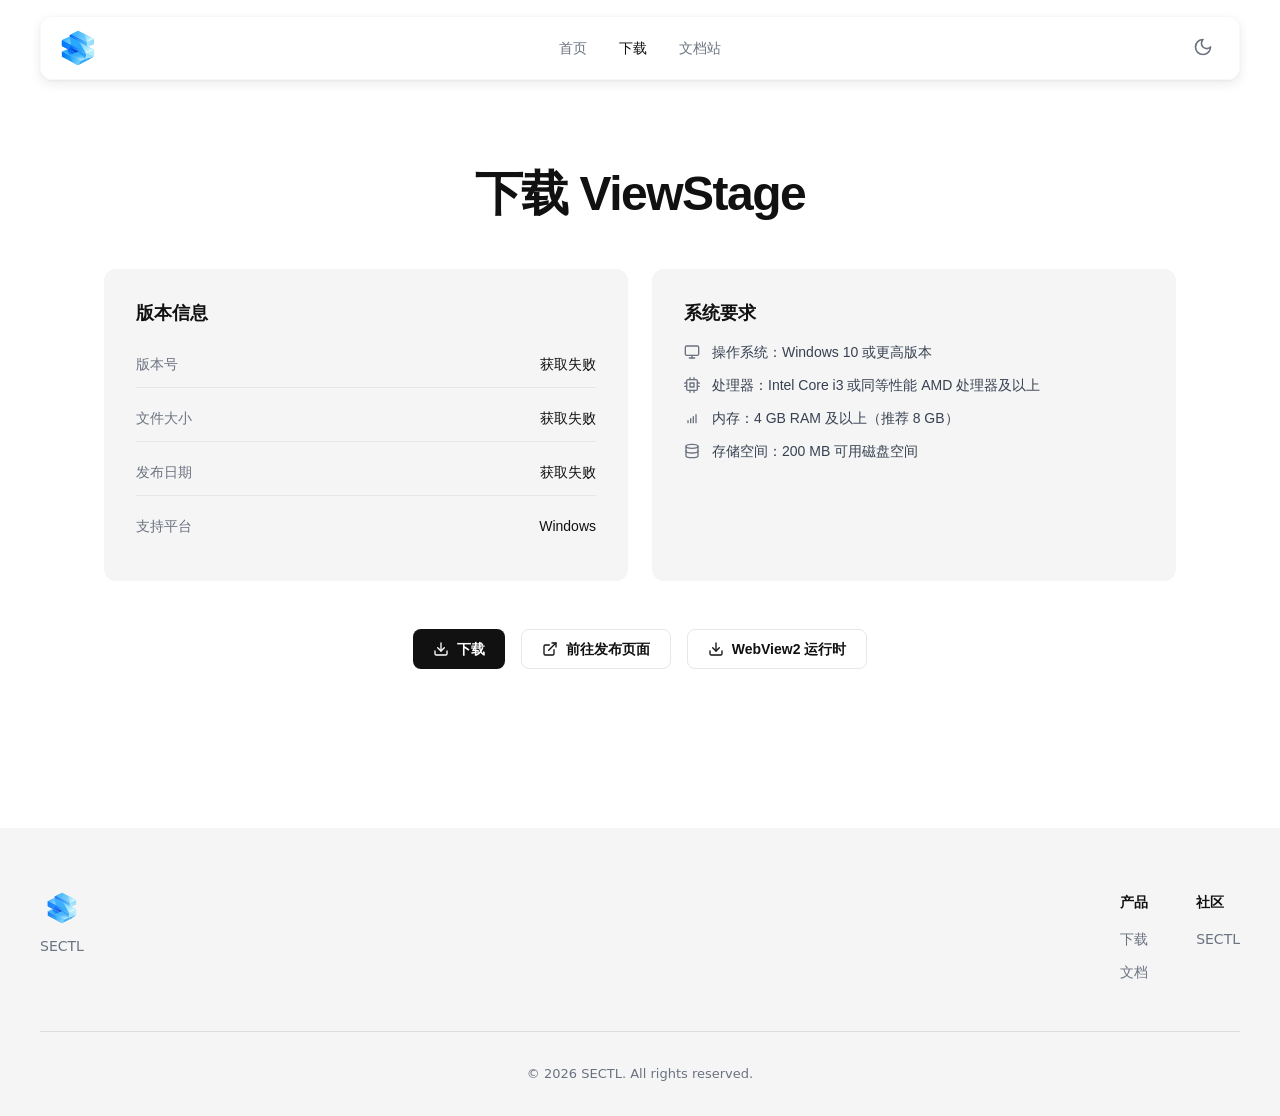
==== commit 98e16104: "修复脚页异常" ====
--- a/download.html
+++ b/download.html
@@ -145,7 +145,7 @@
             </div>
         </div>
         <div class="footer-bottom">
-            <p>© 2024 SECTL. All rights reserved.</p>
+            <p>© <span id="current-year"></span> SECTL. All rights reserved.</p>
         </div>
     </footer>
     <script src="main.js"></script>
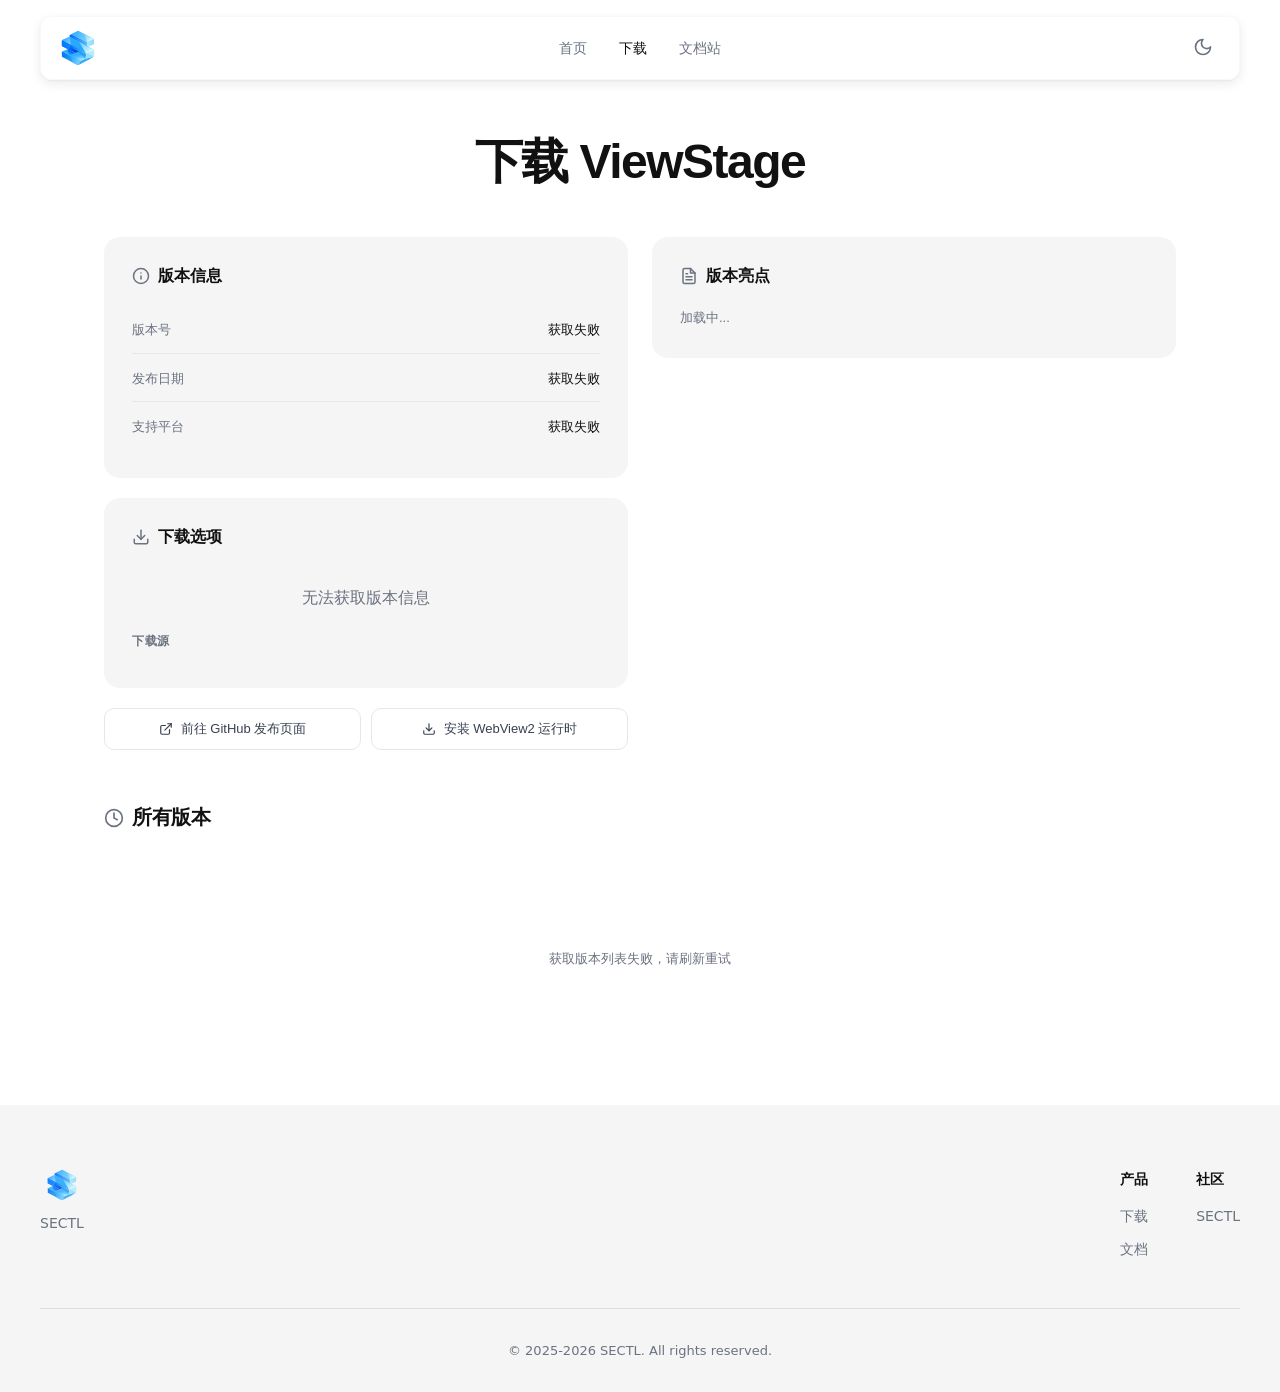
==== commit 0ff90c1f: "更新网页" ====
--- a/download.html
+++ b/download.html
@@ -4,6 +4,7 @@
     <meta charset="UTF-8">
     <meta name="viewport" content="width=device-width, initial-scale=1.0">
     <title>下载 - ViewStage</title>
+    <link rel="icon" type="image/svg+xml" href="SECTL-LOGO.svg">
     <link rel="stylesheet" href="style.css">
     <link rel="stylesheet" href="download.css">
 </head>
@@ -27,105 +28,128 @@
         </div>
         <button class="vp-toggle-color-mode-button" aria-label="切换主题"><svg xmlns="http://www.w3.org/2000/svg" width="20" height="20" viewBox="0 0 24 24" fill="none" stroke="currentColor" stroke-width="2" stroke-linecap="round" stroke-linejoin="round"><path d="M12 3a6 6 0 0 0 9 9 9 9 0 1 1-9-9Z"></path></svg></button>
     </header>
+
     <main class="download-page">
         <div class="download-header">
             <h1 class="download-title">下载 ViewStage</h1>
         </div>
-        <div class="download-container">
-            <div class="download-card">
-                <h2 class="card-title">版本信息</h2>
-                <div class="version-info">
-                    <div class="info-row">
-                        <span class="info-label">版本号</span>
-                        <span class="info-value" id="version-number">加载中...</span>
-                    </div>
-                    <div class="info-row">
-                        <span class="info-label">文件大小</span>
-                        <span class="info-value" id="file-size">加载中...</span>
-                    </div>
-                    <div class="info-row">
-                        <span class="info-label">发布日期</span>
-                        <span class="info-value" id="publish-date">加载中...</span>
-                    </div>
-                    <div class="info-row">
-                        <span class="info-label">支持平台</span>
-                        <span class="info-value">Windows</span>
+
+        <div class="download-main-content">
+            <div class="download-left-column">
+                <div class="download-card version-card">
+                    <h2 class="card-title">
+                        <svg xmlns="http://www.w3.org/2000/svg" viewBox="0 0 24 24" fill="none" stroke="currentColor" stroke-width="2" stroke-linecap="round" stroke-linejoin="round"><circle cx="12" cy="12" r="10"></circle><line x1="12" y1="16" x2="12" y2="12"></line><line x1="12" y1="8" x2="12.01" y2="8"></line></svg>
+                        版本信息
+                    </h2>
+                    <div class="version-info" id="version-info">
+                        <div class="info-row">
+                            <span class="info-label">版本号</span>
+                            <span class="info-value" id="version-number">加载中...</span>
+                        </div>
+                        <div class="info-row">
+                            <span class="info-label">发布日期</span>
+                            <span class="info-value" id="publish-date">加载中...</span>
+                        </div>
+                        <div class="info-row">
+                            <span class="info-label">支持平台</span>
+                            <span class="info-value" id="supported-platforms">加载中...</span>
+                        </div>
                     </div>
                 </div>
+
+                <div class="download-card options-card" id="download-options-card">
+                    <h2 class="card-title">
+                        <svg xmlns="http://www.w3.org/2000/svg" viewBox="0 0 24 24" fill="none" stroke="currentColor" stroke-width="2" stroke-linecap="round" stroke-linejoin="round"><path d="M21 15v4a2 2 0 0 1-2 2H5a2 2 0 0 1-2-2v-4"></path><polyline points="7 10 12 15 17 10"></polyline><line x1="12" y1="15" x2="12" y2="3"></line></svg>
+                        下载选项
+                    </h2>
+
+                    <div id="download-options-placeholder" class="options-placeholder">
+                        <div class="options-loading">
+                            <div class="loading-spinner"></div>
+                            <span>正在获取下载信息...</span>
+                        </div>
+                    </div>
+
+                    <div class="download-options" id="download-options" style="display:none">
+                        <div class="option-group">
+                            <label class="option-label">选择平台</label>
+                            <div class="option-buttons" id="platform-selector" role="radiogroup" aria-label="选择平台"></div>
+
+                        </div>
+
+                        <div class="option-group" id="arch-group" style="display:none">
+                            <label class="option-label">选择架构</label>
+                            <div class="option-buttons" id="arch-selector" role="radiogroup" aria-label="选择架构"></div>
+                        </div>
+
+                        <div class="option-group">
+                            <label class="option-label">选择格式</label>
+                            <div class="option-buttons" id="format-selector" role="radiogroup" aria-label="选择格式"></div>
+                        </div>
+                    </div>
+
+                    <div class="option-group mirror-group">
+                        <label class="option-label">下载源</label>
+                        <div class="option-buttons" id="mirror-selector" role="radiogroup" aria-label="选择下载源"></div>
+                    </div>
+
+                    <div class="download-action" id="download-action" style="display:none">
+                        <a href="#" class="download-button" id="download-button" target="_blank">
+                            <svg xmlns="http://www.w3.org/2000/svg" viewBox="0 0 24 24" fill="none" stroke="currentColor" stroke-width="2" stroke-linecap="round" stroke-linejoin="round"><path d="M21 15v4a2 2 0 0 1-2 2H5a2 2 0 0 1-2-2v-4"></path><polyline points="7 10 12 15 17 10"></polyline><line x1="12" y1="15" x2="12" y2="3"></line></svg>
+                            <span id="download-button-text">下载</span>
+                            <span class="file-size-badge" id="file-size-badge"></span>
+                        </a>
+                        <div class="download-meta" id="download-meta"></div>
+                    </div>
+
+                    <div class="download-error" id="download-error" style="display:none">
+                        <svg xmlns="http://www.w3.org/2000/svg" viewBox="0 0 24 24" fill="none" stroke="currentColor" stroke-width="2" stroke-linecap="round" stroke-linejoin="round"><circle cx="12" cy="12" r="10"></circle><line x1="12" y1="8" x2="12" y2="12"></line><line x1="12" y1="16" x2="12.01" y2="16"></line></svg>
+                        <span>该版本暂无可用下载文件</span>
+                    </div>
+                </div>
+
+                <div class="download-actions-secondary">
+                    <a href="https://github.com/SECTL/ViewStage/releases" class="action-btn secondary" target="_blank">
+                        <svg xmlns="http://www.w3.org/2000/svg" viewBox="0 0 24 24" fill="none" stroke="currentColor" stroke-width="2" stroke-linecap="round" stroke-linejoin="round"><path d="M18 13v6a2 2 0 0 1-2 2H5a2 2 0 0 1-2-2V8a2 2 0 0 1 2-2h6"></path><polyline points="15 3 21 3 21 9"></polyline><line x1="10" y1="14" x2="21" y2="3"></line></svg>
+                        前往 GitHub 发布页面
+                    </a>
+                    <a href="https://developer.microsoft.com/zh-cn/microsoft-edge/webview2/?form=MA13LH#download" class="action-btn secondary" target="_blank">
+                        <svg xmlns="http://www.w3.org/2000/svg" viewBox="0 0 24 24" fill="none" stroke="currentColor" stroke-width="2" stroke-linecap="round" stroke-linejoin="round"><path d="M21 15v4a2 2 0 0 1-2 2H5a2 2 0 0 1-2-2v-4"></path><polyline points="7 10 12 15 17 10"></polyline><line x1="12" y1="15" x2="12" y2="3"></line></svg>
+                        安装 WebView2 运行时
+                    </a>
+                </div>
             </div>
-            <div class="download-card">
-                <h2 class="card-title">系统要求</h2>
-                <div class="system-requirements">
-                    <div class="requirement-item">
-                        <svg class="requirement-icon" xmlns="http://www.w3.org/2000/svg" viewBox="0 0 24 24" fill="none" stroke="currentColor" stroke-width="2" stroke-linecap="round" stroke-linejoin="round">
-                            <rect x="2" y="3" width="20" height="14" rx="2" ry="2"></rect>
-                            <line x1="8" y1="21" x2="16" y2="21"></line>
-                            <line x1="12" y1="17" x2="12" y2="21"></line>
-                        </svg>
-                        <span>操作系统：Windows 10 或更高版本</span>
-                    </div>
-                    <div class="requirement-item">
-                        <svg class="requirement-icon" xmlns="http://www.w3.org/2000/svg" viewBox="0 0 24 24" fill="none" stroke="currentColor" stroke-width="2" stroke-linecap="round" stroke-linejoin="round">
-                            <rect x="4" y="4" width="16" height="16" rx="2" ry="2"></rect>
-                            <rect x="9" y="9" width="6" height="6"></rect>
-                            <line x1="9" y1="1" x2="9" y2="4"></line>
-                            <line x1="15" y1="1" x2="15" y2="4"></line>
-                            <line x1="9" y1="20" x2="9" y2="23"></line>
-                            <line x1="15" y1="20" x2="15" y2="23"></line>
-                            <line x1="20" y1="9" x2="23" y2="9"></line>
-                            <line x1="20" y1="14" x2="23" y2="14"></line>
-                            <line x1="1" y1="9" x2="4" y2="9"></line>
-                            <line x1="1" y1="14" x2="4" y2="14"></line>
-                        </svg>
-                        <span>处理器：Intel Core i3 或同等性能 AMD 处理器及以上</span>
-                    </div>
-                    <div class="requirement-item">
-                        <svg class="requirement-icon" xmlns="http://www.w3.org/2000/svg" viewBox="0 0 24 24" fill="none" stroke="currentColor" stroke-width="2" stroke-linecap="round" stroke-linejoin="round">
-                            <path d="M6 19v-3"></path>
-                            <path d="M10 19v-6"></path>
-                            <path d="M14 19v-9"></path>
-                            <path d="M18 19v-12"></path>
-                        </svg>
-                        <span>内存：4 GB RAM 及以上（推荐 8 GB）</span>
-                    </div>
-                    <div class="requirement-item">
-                        <svg class="requirement-icon" xmlns="http://www.w3.org/2000/svg" viewBox="0 0 24 24" fill="none" stroke="currentColor" stroke-width="2" stroke-linecap="round" stroke-linejoin="round">
-                            <ellipse cx="12" cy="5" rx="9" ry="3"></ellipse>
-                            <path d="M21 12c0 1.66-4 3-9 3s-9-1.34-9-3"></path>
-                            <path d="M3 5v14c0 1.66 4 3 9 3s9-1.34 9-3V5"></path>
-                        </svg>
-                        <span>存储空间：200 MB 可用磁盘空间</span>
+
+            <div class="download-right-column">
+                <div class="download-card changelog-card">
+                    <h2 class="card-title">
+                        <svg xmlns="http://www.w3.org/2000/svg" viewBox="0 0 24 24" fill="none" stroke="currentColor" stroke-width="2" stroke-linecap="round" stroke-linejoin="round"><path d="M14 2H6a2 2 0 0 0-2 2v16a2 2 0 0 0 2 2h12a2 2 0 0 0 2-2V8z"></path><polyline points="14 2 14 8 20 8"></polyline><line x1="16" y1="13" x2="8" y2="13"></line><line x1="16" y1="17" x2="8" y2="17"></line><polyline points="10 9 9 9 8 9"></polyline></svg>
+                        版本亮点
+                    </h2>
+                    <div class="changelog-content" id="changelog-content">
+                        <p class="changelog-loading">加载中...</p>
                     </div>
                 </div>
             </div>
         </div>
-        <div class="download-button-wrapper">
-            <a href="#" class="download-button" id="download-button">
-                <svg xmlns="http://www.w3.org/2000/svg" viewBox="0 0 24 24" fill="none" stroke="currentColor" stroke-width="2" stroke-linecap="round" stroke-linejoin="round">
-                    <path d="M21 15v4a2 2 0 0 1-2 2H5a2 2 0 0 1-2-2v-4"></path>
-                    <polyline points="7 10 12 15 17 10"></polyline>
-                    <line x1="12" y1="15" x2="12" y2="3"></line>
-                </svg>
-                下载
-            </a>
-            <a href="https://github.com/SECTL/ViewStage/releases" class="download-button secondary" target="_blank">
-                <svg xmlns="http://www.w3.org/2000/svg" viewBox="0 0 24 24" fill="none" stroke="currentColor" stroke-width="2" stroke-linecap="round" stroke-linejoin="round">
-                    <path d="M18 13v6a2 2 0 0 1-2 2H5a2 2 0 0 1-2-2V8a2 2 0 0 1 2-2h6"></path>
-                    <polyline points="15 3 21 3 21 9"></polyline>
-                    <line x1="10" y1="14" x2="21" y2="3"></line>
-                </svg>
-                前往发布页面
-            </a>
-            <a href="https://developer.microsoft.com/zh-cn/microsoft-edge/webview2/?form=MA13LH#download" class="download-button secondary" target="_blank">
-                <svg xmlns="http://www.w3.org/2000/svg" viewBox="0 0 24 24" fill="none" stroke="currentColor" stroke-width="2" stroke-linecap="round" stroke-linejoin="round">
-                    <path d="M21 15v4a2 2 0 0 1-2 2H5a2 2 0 0 1-2-2v-4"></path>
-                    <polyline points="7 10 12 15 17 10"></polyline>
-                    <line x1="12" y1="15" x2="12" y2="3"></line>
-                </svg>
-                WebView2 运行时
-            </a>
-        </div>
+
+        <section class="version-list-section">
+            <div class="version-list-header">
+                <h2 class="section-title">
+                    <svg xmlns="http://www.w3.org/2000/svg" viewBox="0 0 24 24" fill="none" stroke="currentColor" stroke-width="2" stroke-linecap="round" stroke-linejoin="round"><circle cx="12" cy="12" r="10"></circle><polyline points="12 6 12 12 16 14"></polyline></svg>
+                    所有版本
+                </h2>
+                <span class="version-list-count" id="version-list-count"></span>
+            </div>
+            <div class="version-list" id="version-list">
+                <div class="version-list-loading">
+                    <div class="loading-spinner"></div>
+                    <span>加载版本列表...</span>
+                </div>
+            </div>
+        </section>
     </main>
+
     <footer class="vp-footer">
         <div class="footer-container">
             <div class="footer-brand">
--- a/style.css
+++ b/style.css
@@ -156,6 +156,15 @@
 
 html {
     scroll-behavior: smooth;
+}
+
+img {
+    -webkit-user-drag: none;
+    -khtml-user-drag: none;
+    -moz-user-drag: none;
+    -o-user-drag: none;
+    user-drag: none;
+    pointer-events: none;
 }
 
 body {
@@ -395,6 +404,29 @@
     gap: 16px;
     justify-content: center;
     flex-wrap: wrap;
+    margin-bottom: 16px;
+}
+
+.hero-version-hint {
+    font-size: 14px;
+    color: var(--text-muted);
+    text-align: center;
+}
+
+.version-badge {
+    display: inline-flex;
+    align-items: center;
+    padding: 2px 8px;
+    font-size: 11px;
+    font-weight: 600;
+    background: rgba(255, 255, 255, 0.2);
+    border-radius: 6px;
+    line-height: 1.4;
+    letter-spacing: 0.02em;
+}
+
+html.dark .version-badge {
+    background: rgba(0, 0, 0, 0.2);
 }
 
 .btn {
@@ -422,6 +454,16 @@
 .btn-primary:hover {
     background: var(--primary-active);
     transform: scale(1.02);
+    box-shadow: 0 4px 16px rgba(0, 0, 0, 0.12);
+}
+
+.btn-primary:active {
+    transform: scale(0.98);
+    box-shadow: none;
+}
+
+html.dark .btn-primary:hover {
+    box-shadow: 0 4px 20px rgba(0, 0, 0, 0.35);
 }
 
 .btn-secondary {
@@ -433,6 +475,10 @@
 .btn-secondary:hover {
     background: var(--hover-bg);
     border-color: var(--text-muted);
+}
+
+.btn-secondary:active {
+    transform: scale(0.98);
 }
 
 .features-section {
@@ -466,13 +512,21 @@
     padding: 32px;
     border-radius: var(--radius-lg);
     border: 1px solid var(--border-color-light);
-    transition: all var(--transition-normal);
+    transition: transform var(--transition-normal), box-shadow var(--transition-normal), border-color var(--transition-normal);
 }
 
 .feature-card:hover {
-    transform: translateY(-4px);
-    box-shadow: 0 4px 12px rgba(0, 0, 0, 0.08);
+    transform: translateY(-2px);
+    box-shadow: 0 8px 24px rgba(0, 0, 0, 0.06);
     border-color: var(--border-color);
+}
+
+.feature-card:active {
+    transform: translateY(0);
+}
+
+html.dark .feature-card:hover {
+    box-shadow: 0 8px 24px rgba(0, 0, 0, 0.25);
 }
 
 .feature-icon {
@@ -551,7 +605,16 @@
     padding: 20px;
     box-shadow: var(--picker-shadow);
     border: 1px solid var(--picker-border);
-    transition: background var(--transition-normal), box-shadow var(--transition-normal), border-color var(--transition-normal);
+    transition: background var(--transition-normal), box-shadow var(--transition-normal), border-color var(--transition-normal), transform var(--transition-normal);
+}
+
+.color-picker-popup-demo:hover {
+    box-shadow: 0 12px 40px rgba(0, 0, 0, 0.14);
+    transform: translateY(-1px);
+}
+
+html.dark .color-picker-popup-demo:hover {
+    box-shadow: 0 12px 44px rgba(0, 0, 0, 0.35);
 }
 
 .color-picker-sv-demo {
@@ -766,6 +829,16 @@
     border-radius: var(--radius-xl);
     box-shadow: 0 4px 12px rgba(0, 0, 0, 0.08);
     border: 1px solid var(--hairline);
+    transition: transform var(--transition-normal), box-shadow var(--transition-normal);
+}
+
+.docs-preview-img:hover {
+    transform: scale(1.01);
+    box-shadow: 0 8px 24px rgba(0, 0, 0, 0.1);
+}
+
+html.dark .docs-preview-img:hover {
+    box-shadow: 0 8px 28px rgba(0, 0, 0, 0.35);
 }
 
 .docs-preview-img.light-img {
@@ -797,70 +870,86 @@
     display: flex;
     flex-direction: row;
     align-items: center;
-    gap: 8px;
-    padding: 16px 20px;
+    gap: 4px;
+    padding: 12px 16px;
     background: var(--pen-panel-bg);
-    border-radius: var(--radius-xl);
+    border-radius: var(--radius-lg);
     border: 1px solid var(--pen-panel-border);
     box-shadow: var(--pen-panel-shadow);
-    transition: background var(--transition-normal), box-shadow var(--transition-normal), border-color var(--transition-normal);
-}
-
-.slider-wrapper-demo {
-    position: relative;
-    width: 40px;
-    height: 50px;
-    cursor: ns-resize;
-}
-
-.triangle-track-demo {
-    position: absolute;
-    top: 0;
-    left: 0;
-    width: 100%;
-    height: 100%;
-    z-index: 1;
-}
-
-.custom-thumb-demo {
-    position: absolute;
-    left: 50%;
-    transform: translateX(-50%);
-    width: 18px;
-    height: 18px;
+    transition: background var(--transition-normal), box-shadow var(--transition-normal), border-color var(--transition-normal), transform var(--transition-normal);
+}
+
+.pen-control-panel-demo:hover {
+    box-shadow: 0 8px 24px rgba(0, 0, 0, 0.1);
+    transform: translateY(-1px);
+}
+
+html.dark .pen-control-panel-demo:hover {
+    box-shadow: 0 8px 28px rgba(0, 0, 0, 0.3);
+}
+
+.pen-size-presets-demo {
+    display: flex;
+    flex-direction: row;
+    align-items: center;
+    gap: 6px;
+    padding: 0 2px;
+}
+
+.size-preset-btn-demo {
+    width: 32px;
+    height: 32px;
     border-radius: 50%;
-    background: var(--pen-thumb-bg);
-    border: 3px solid var(--pen-panel-bg);
-    box-shadow: var(--pen-thumb-shadow);
-    z-index: 2;
-}
-
-.pen-size-vertical-demo {
-    display: flex;
-    flex-direction: column;
-    align-items: center;
-    gap: 10px;
-    min-width: 40px;
-    padding: 0 4px;
+    border: 2px solid var(--hairline);
+    background: var(--bg-secondary);
+    cursor: pointer;
+    display: flex;
+    align-items: center;
+    justify-content: center;
+    transition: all 0.15s ease;
+    padding: 0;
+}
+
+.size-preset-btn-demo:hover {
+    border-color: var(--text-primary);
+    transform: scale(1.1);
+}
+
+.size-preset-btn-demo.active {
+    border-color: var(--text-primary);
+    background: var(--bg-secondary);
+}
+
+.size-dot-demo {
+    display: block;
+    border-radius: 50%;
+    background: var(--text-muted);
+    flex-shrink: 0;
+    transition: all 0.15s ease;
+}
+
+.size-preset-btn-demo:hover .size-dot-demo {
+    background: var(--text-primary);
 }
 
 .pen-size-label-demo {
-    font-size: 12px;
+    font-size: 11px;
     font-weight: 500;
-    color: var(--pen-label-color);
+    color: var(--text-muted);
+    margin-left: 4px;
 }
 
 .pen-color-buttons-demo {
     display: grid;
     grid-template-columns: repeat(5, 1fr);
     grid-template-rows: repeat(3, 1fr);
-    gap: 8px;
+    gap: 6px;
     justify-items: center;
 }
 
 .pen-color-btn-demo {
-    width: 28px;
-    height: 28px;
+    width: 24px;
+    height: 24px;
     border-radius: 50%;
     border: 2px solid transparent;
     cursor: pointer;
@@ -874,6 +963,11 @@
     box-shadow: 0 4px 12px rgba(0, 0, 0, 0.2);
 }
 
+.pen-color-btn-demo.active {
+    border: 2px solid var(--text-primary);
+    box-shadow: 0 0 0 2px var(--pen-panel-bg);
+}
+
 .pen-color-btn-demo.dark-color-demo {
     border: 1px solid var(--pen-color-border);
 }
@@ -999,6 +1093,11 @@
         border-radius: 20px;
     }
     
+    .hero-logo:hover {
+        transform: none;
+        box-shadow: 0 8px 32px rgba(0, 0, 0, 0.08);
+    }
+    
     .hero-title {
         font-size: 36px;
     }
@@ -1018,6 +1117,15 @@
         font-size: 14px;
     }
     
+    .btn-primary:hover {
+        transform: none;
+        box-shadow: none;
+    }
+    
+    .btn-secondary:active {
+        transform: none;
+    }
+    
     .features-section {
         padding: 64px 16px;
     }
@@ -1034,6 +1142,12 @@
     
     .feature-card {
         padding: 24px;
+    }
+    
+    .feature-card:hover {
+        transform: none;
+        box-shadow: none;
+        border-color: var(--border-color-light);
     }
     
     .showcase-section {
@@ -1070,12 +1184,27 @@
         max-width: 320px;
     }
     
+    .docs-preview-img:hover {
+        transform: none;
+        box-shadow: 0 4px 12px rgba(0, 0, 0, 0.08);
+    }
+    
     .pen-section {
         padding: 64px 16px;
     }
     
     .pen-control-panel-demo {
         padding: 12px 16px;
+    }
+    
+    .pen-control-panel-demo:hover {
+        transform: none;
+        box-shadow: var(--pen-panel-shadow);
+    }
+    
+    .color-picker-popup-demo:hover {
+        transform: none;
+        box-shadow: var(--picker-shadow);
     }
     
     .pen-color-btn-demo {
@@ -1085,6 +1214,15 @@
     
     .pen-color-buttons-demo {
         gap: 6px;
+    }
+    
+    .size-preset-btn-demo {
+        width: 28px;
+        height: 28px;
+    }
+    
+    .pen-control-panel-demo {
+        padding: 10px 12px;
     }
     
     .color-picker-popup-demo {
--- a/download.css
+++ b/download.css
@@ -1,192 +1,807 @@
 .download-page {
-    min-height: calc(100vh - var(--navbar-height));
-    padding: calc(var(--navbar-height) + 96px) 5% 96px 5%;
-    max-width: 1200px;
-    margin: 0 auto;
+  min-height: calc(100vh - var(--navbar-height));
+  padding: calc(var(--navbar-height) + 64px) 5% 96px 5%;
+  max-width: 1200px;
+  margin: 0 auto;
 }
 
 .download-header {
-    text-align: center;
-    margin-bottom: 48px;
+  text-align: center;
+  margin-bottom: 48px;
 }
 
 .download-title {
-    font-family: Inter, -apple-system, BlinkMacSystemFont, "Segoe UI", Roboto, sans-serif;
-    font-size: 48px;
-    font-weight: 600;
-    line-height: 1.1;
-    letter-spacing: -1.5px;
-    color: var(--text-primary);
+  font-family: Inter, -apple-system, BlinkMacSystemFont, "Segoe UI", Roboto, sans-serif;
+  font-size: 48px;
+  font-weight: 700;
+  line-height: 1.1;
+  letter-spacing: -1.5px;
+  color: var(--text-primary);
+  margin-bottom: 8px;
+}
+
+.download-subtitle {
+  font-family: Inter, -apple-system, BlinkMacSystemFont, "Segoe UI", Roboto, sans-serif;
+  font-size: 16px;
+  font-weight: 400;
+  color: var(--text-muted);
+}
+
+.download-main-content {
+  display: grid;
+  grid-template-columns: 1fr 1fr;
+  gap: 24px;
+  max-width: 1200px;
+  margin: 0 auto 56px;
+}
+
+.download-left-column {
+  display: flex;
+  flex-direction: column;
+  gap: 20px;
+}
+
+.download-right-column {
+  display: flex;
+  flex-direction: column;
+}
+
+.download-card {
+  background: var(--bg-secondary);
+  border-radius: 16px;
+  padding: 28px;
+  transition: box-shadow 0.3s ease, background-color var(--transition-normal), transform 0.3s ease;
+}
+
+.download-card:hover {
+  box-shadow: 0 4px 24px rgba(0, 0, 0, 0.06);
+  transform: translateY(-1px);
+}
+
+html.dark .download-card:hover {
+  box-shadow: 0 4px 24px rgba(0, 0, 0, 0.3);
+}
+
+.card-title {
+  font-family: Inter, -apple-system, BlinkMacSystemFont, "Segoe UI", Roboto, sans-serif;
+  font-size: 16px;
+  font-weight: 600;
+  line-height: 1.4;
+  color: var(--text-primary);
+  margin-bottom: 20px;
+  display: flex;
+  align-items: center;
+  gap: 8px;
+}
+
+.card-title svg {
+  width: 18px;
+  height: 18px;
+  color: var(--text-muted);
+  flex-shrink: 0;
+}
+
+.version-info {
+  display: flex;
+  flex-direction: column;
+  gap: 2px;
+}
+
+.info-row {
+  display: flex;
+  justify-content: space-between;
+  align-items: center;
+  padding: 13px 0;
+  border-bottom: 1px solid var(--border-color);
+}
+
+.info-row:last-child {
+  border-bottom: none;
+}
+
+.info-label {
+  font-family: Inter, -apple-system, BlinkMacSystemFont, "Segoe UI", Roboto, sans-serif;
+  font-size: 13px;
+  font-weight: 400;
+  line-height: 1.5;
+  color: var(--text-muted);
+}
+
+.info-value {
+  font-family: Inter, -apple-system, BlinkMacSystemFont, "Segoe UI", Roboto, sans-serif;
+  font-size: 13px;
+  font-weight: 500;
+  line-height: 1.5;
+  color: var(--text-primary);
+  text-align: right;
+  display: flex;
+  align-items: center;
+  gap: 6px;
+  flex-wrap: wrap;
+  justify-content: flex-end;
+}
+
+.platform-tag {
+  display: inline-flex;
+  align-items: center;
+  padding: 3px 9px;
+  font-size: 11px;
+  font-weight: 500;
+  color: var(--text-secondary);
+  background: var(--bg-tertiary);
+  border-radius: 5px;
+  line-height: 1.4;
+  letter-spacing: 0.02em;
+}
+
+.text-muted {
+  color: var(--text-muted);
+}
+
+.options-placeholder {
+  min-height: 60px;
+  display: flex;
+  align-items: center;
+  justify-content: center;
+}
+
+.options-loading {
+  display: flex;
+  align-items: center;
+  gap: 10px;
+  font-family: Inter, -apple-system, BlinkMacSystemFont, "Segoe UI", Roboto, sans-serif;
+  font-size: 13px;
+  color: var(--text-muted);
+}
+
+.loading-spinner {
+  width: 18px;
+  height: 18px;
+  border: 2px solid var(--border-color);
+  border-top-color: var(--text-muted);
+  border-radius: 50%;
+  animation: spin 0.7s linear infinite;
+}
+
+@keyframes spin {
+  to { transform: rotate(360deg); }
+}
+
+.download-options {
+  display: flex;
+  flex-direction: column;
+  gap: 22px;
+}
+
+.option-group {
+  display: flex;
+  flex-direction: column;
+  gap: 10px;
+}
+
+.option-label {
+  font-family: Inter, -apple-system, BlinkMacSystemFont, "Segoe UI", Roboto, sans-serif;
+  font-size: 12px;
+  font-weight: 600;
+  color: var(--text-muted);
+  text-transform: uppercase;
+  letter-spacing: 0.05em;
+  display: flex;
+  align-items: center;
+  gap: 8px;
+}
+
+.option-buttons {
+  display: flex;
+  flex-wrap: wrap;
+  gap: 8px;
+}
+
+.option-btn {
+  display: inline-flex;
+  align-items: center;
+  gap: 6px;
+  padding: 9px 16px;
+  font-family: Inter, -apple-system, BlinkMacSystemFont, "Segoe UI", Roboto, sans-serif;
+  font-size: 13px;
+  font-weight: 500;
+  color: var(--text-secondary);
+  background: var(--bg-primary);
+  border: 1px solid var(--border-color);
+  border-radius: 10px;
+  cursor: pointer;
+  transition: all 0.2s cubic-bezier(0.4, 0, 0.2, 1);
+  user-select: none;
+  position: relative;
+}
+
+.option-btn:hover {
+  border-color: var(--text-muted);
+  color: var(--text-primary);
+  background: var(--hover-bg);
+  transform: translateY(-1px);
+  box-shadow: 0 2px 8px rgba(0, 0, 0, 0.04);
+}
+
+.option-btn:active {
+  transform: translateY(0);
+}
+
+.option-btn.active {
+  color: var(--on-primary);
+  background: var(--primary);
+  border-color: var(--primary);
+  box-shadow: 0 2px 12px rgba(0, 0, 0, 0.15);
+  transform: translateY(-1px);
+}
+
+html.dark .option-btn.active {
+  color: var(--on-primary);
+  box-shadow: 0 2px 12px rgba(0, 0, 0, 0.4);
+}
+
+.option-btn.active:hover {
+  background: var(--primary-active);
+  border-color: var(--primary-active);
+}
+
+.option-btn svg {
+  width: 16px;
+  height: 16px;
+  flex-shrink: 0;
+}
+
+.option-btn.active svg {
+  filter: brightness(10);
+}
+
+html.dark .option-btn.active svg {
+  filter: brightness(0);
+}
+
+.platform-btn {
+  min-width: 90px;
+  justify-content: center;
+}
+
+.platform-icon {
+  display: flex;
+  align-items: center;
+}
+
+.arch-btn {
+  min-width: 56px;
+  justify-content: center;
+  font-family: ui-monospace, SFMono-Regular, Menlo, Monaco, Consolas, monospace;
+}
+
+.format-btn {
+  min-width: 100px;
+  justify-content: center;
+  flex-direction: column;
+  gap: 2px;
+  padding: 11px 16px;
+}
+
+.format-ext {
+  font-family: ui-monospace, SFMono-Regular, Menlo, Monaco, Consolas, monospace;
+  font-size: 14px;
+  font-weight: 600;
+  line-height: 1.2;
+}
+
+.format-label {
+  font-size: 11px;
+  font-weight: 400;
+  opacity: 0.65;
+  line-height: 1.2;
+}
+
+.option-btn.active .format-label {
+  opacity: 0.85;
+}
+
+.mirror-group {
+  margin-top: 4px;
+}
+
+.mirror-btn {
+  min-width: 90px;
+  justify-content: center;
+}
+
+.mirror-btn svg {
+  width: 14px;
+  height: 14px;
+  flex-shrink: 0;
+}
+
+.download-action {
+  margin-top: 12px;
+}
+
+.download-button {
+  display: inline-flex;
+  align-items: center;
+  justify-content: center;
+  gap: 10px;
+  width: 100%;
+  height: 52px;
+  padding: 12px 24px;
+  background: var(--primary);
+  color: var(--on-primary);
+  font-family: Inter, -apple-system, BlinkMacSystemFont, "Segoe UI", Roboto, sans-serif;
+  font-size: 15px;
+  font-weight: 600;
+  line-height: 1;
+  border: none;
+  border-radius: 12px;
+  cursor: pointer;
+  text-decoration: none;
+  transition: background-color 0.2s ease, transform 0.2s cubic-bezier(0.4, 0, 0.2, 1), box-shadow 0.2s ease;
+}
+
+.download-button:hover {
+  background: var(--primary-active);
+  transform: translateY(-2px);
+  box-shadow: 0 4px 20px rgba(0, 0, 0, 0.15);
+}
+
+.download-button:active {
+  transform: translateY(0);
+  box-shadow: none;
+}
+
+.download-button svg {
+  width: 18px;
+  height: 18px;
+  flex-shrink: 0;
+}
+
+.file-size-badge {
+  display: inline-flex;
+  align-items: center;
+  padding: 3px 10px;
+  font-size: 12px;
+  font-weight: 500;
+  background: rgba(255, 255, 255, 0.2);
+  border-radius: 6px;
+  line-height: 1.4;
+}
+
+html.dark .file-size-badge {
+  background: rgba(0, 0, 0, 0.25);
+}
+
+.download-meta {
+  margin-top: 10px;
+  font-family: Inter, -apple-system, BlinkMacSystemFont, "Segoe UI", Roboto, sans-serif;
+  font-size: 12px;
+  color: var(--text-muted);
+  text-align: center;
+  word-break: break-all;
+}
+
+.download-error {
+  display: flex;
+  align-items: center;
+  justify-content: center;
+  gap: 8px;
+  padding: 24px 0;
+  font-family: Inter, -apple-system, BlinkMacSystemFont, "Segoe UI", Roboto, sans-serif;
+  font-size: 14px;
+  color: var(--text-muted);
+}
+
+.download-error svg {
+  width: 18px;
+  height: 18px;
+  flex-shrink: 0;
+}
+
+.download-actions-secondary {
+  display: flex;
+  gap: 10px;
+}
+
+.action-btn {
+  display: inline-flex;
+  align-items: center;
+  justify-content: center;
+  gap: 8px;
+  flex: 1;
+  height: 42px;
+  padding: 10px 16px;
+  font-family: Inter, -apple-system, BlinkMacSystemFont, "Segoe UI", Roboto, sans-serif;
+  font-size: 13px;
+  font-weight: 500;
+  color: var(--text-secondary);
+  background: var(--bg-primary);
+  border: 1px solid var(--border-color);
+  border-radius: 10px;
+  cursor: pointer;
+  text-decoration: none;
+  transition: all 0.2s cubic-bezier(0.4, 0, 0.2, 1);
+}
+
+.action-btn:hover {
+  border-color: var(--text-muted);
+  color: var(--text-primary);
+  background: var(--hover-bg);
+  transform: translateY(-1px);
+}
+
+.action-btn:active {
+  transform: translateY(0);
+}
+
+.action-btn svg {
+  width: 14px;
+  height: 14px;
+  flex-shrink: 0;
+}
+
+.changelog-content {
+  font-family: Inter, -apple-system, BlinkMacSystemFont, "Segoe UI", Roboto, sans-serif;
+  font-size: 14px;
+  line-height: 1.75;
+  color: var(--text-secondary);
+  max-height: 480px;
+  overflow-y: auto;
+}
+
+.changelog-content::-webkit-scrollbar {
+  width: 4px;
+}
+
+.changelog-content::-webkit-scrollbar-track {
+  background: transparent;
+}
+
+.changelog-content::-webkit-scrollbar-thumb {
+  background: var(--border-color);
+  border-radius: 2px;
+}
+
+.changelog-loading {
+  color: var(--text-muted);
+  font-size: 13px;
+}
+
+.changelog-empty {
+  color: var(--text-muted);
+  font-size: 13px;
+}
+
+.changelog-heading {
+  font-family: Inter, -apple-system, BlinkMacSystemFont, "Segoe UI", Roboto, sans-serif;
+  font-size: 15px;
+  font-weight: 600;
+  color: var(--text-primary);
+  margin: 24px 0 12px;
+  line-height: 1.4;
+}
+
+.changelog-heading:first-child {
+  margin-top: 0;
+}
+
+.changelog-list {
+  margin: 8px 0;
+  padding-left: 20px;
+}
+
+.changelog-list li {
+  margin-bottom: 5px;
+  line-height: 1.65;
+}
+
+.changelog-paragraph {
+  margin: 12px 0;
+}
+
+.changelog-paragraph:first-child {
+  margin-top: 0;
+}
+
+.changelog-content code {
+  font-family: ui-monospace, SFMono-Regular, Menlo, Monaco, Consolas, monospace;
+  font-size: 13px;
+  padding: 2px 6px;
+  background: var(--bg-tertiary);
+  border-radius: 4px;
+  color: var(--text-primary);
+}
+
+.changelog-content a {
+  color: var(--brand-accent);
+  text-decoration: none;
+}
+
+.changelog-content a:hover {
+  text-decoration: underline;
+}
+
+.version-list-section {
+  max-width: 1200px;
+  margin: 0 auto;
+}
+
+.version-list-header {
+  display: flex;
+  align-items: center;
+  justify-content: space-between;
+  margin-bottom: 16px;
+}
+
+.section-title {
+  font-family: Inter, -apple-system, BlinkMacSystemFont, "Segoe UI", Roboto, sans-serif;
+  font-size: 20px;
+  font-weight: 600;
+  color: var(--text-primary);
+  display: flex;
+  align-items: center;
+  gap: 8px;
+}
+
+.section-title svg {
+  width: 20px;
+  height: 20px;
+  color: var(--text-muted);
+}
+
+.version-list-count {
+  font-family: Inter, -apple-system, BlinkMacSystemFont, "Segoe UI", Roboto, sans-serif;
+  font-size: 13px;
+  color: var(--text-muted);
+  font-weight: 400;
+}
+
+.version-list {
+  display: flex;
+  flex-direction: column;
+  gap: 6px;
+}
+
+.version-list-loading {
+  display: flex;
+  align-items: center;
+  justify-content: center;
+  gap: 10px;
+  padding: 40px 0;
+  font-family: Inter, -apple-system, BlinkMacSystemFont, "Segoe UI", Roboto, sans-serif;
+  font-size: 13px;
+  color: var(--text-muted);
+}
+
+.version-list-item {
+  display: flex;
+  align-items: center;
+  justify-content: space-between;
+  padding: 14px 20px;
+  background: var(--bg-secondary);
+  border-radius: 12px;
+  transition: background-color 0.2s ease, transform 0.2s cubic-bezier(0.4, 0, 0.2, 1), box-shadow 0.2s ease;
+  gap: 16px;
+  cursor: pointer;
+  user-select: none;
+}
+
+.version-list-item:hover {
+  background: var(--bg-tertiary);
+  transform: translateX(4px);
+  box-shadow: 0 2px 12px rgba(0, 0, 0, 0.04);
+}
+
+.version-list-item:active {
+  transform: translateX(2px);
+}
+
+.version-list-item.current {
+  border: 1px solid var(--primary);
+  background: var(--bg-secondary);
+}
+
+.version-list-item.current:hover {
+  background: var(--bg-tertiary);
+}
+
+.version-list-item-left {
+  display: flex;
+  align-items: center;
+  gap: 16px;
+  min-width: 0;
+}
+
+.version-list-tag {
+  font-family: Inter, -apple-system, BlinkMacSystemFont, "Segoe UI", Roboto, sans-serif;
+  font-size: 14px;
+  font-weight: 600;
+  color: var(--text-primary);
+  white-space: nowrap;
+}
+
+.version-list-item.current .version-list-tag {
+  color: var(--primary);
+}
+
+.version-list-date {
+  font-family: Inter, -apple-system, BlinkMacSystemFont, "Segoe UI", Roboto, sans-serif;
+  font-size: 13px;
+  color: var(--text-muted);
+  white-space: nowrap;
+}
+
+.version-list-item-center {
+  display: flex;
+  align-items: center;
+  gap: 6px;
+  flex-wrap: wrap;
+  flex: 1;
+  justify-content: center;
+}
+
+.version-list-item-right {
+  display: flex;
+  align-items: center;
+  flex-shrink: 0;
+}
+
+.version-list-badge {
+  display: inline-flex;
+  align-items: center;
+  padding: 4px 12px;
+  font-family: Inter, -apple-system, BlinkMacSystemFont, "Segoe UI", Roboto, sans-serif;
+  font-size: 11px;
+  font-weight: 600;
+  color: var(--primary);
+  background: var(--bg-primary);
+  border: 1px solid var(--primary);
+  border-radius: 6px;
+  letter-spacing: 0.02em;
+}
+
+.version-list-expand,
+.version-list-collapse {
+  display: flex;
+  align-items: center;
+  justify-content: center;
+  gap: 8px;
+  padding: 14px 20px;
+  margin-top: 4px;
+  font-family: Inter, -apple-system, BlinkMacSystemFont, "Segoe UI", Roboto, sans-serif;
+  font-size: 13px;
+  font-weight: 500;
+  color: var(--text-muted);
+  cursor: pointer;
+  user-select: none;
+  border-radius: 12px;
+  border: 1px dashed var(--border-color);
+  transition: all 0.2s cubic-bezier(0.4, 0, 0.2, 1);
+}
+
+.version-list-expand:hover,
+.version-list-collapse:hover {
+  color: var(--text-primary);
+  border-color: var(--text-muted);
+  background: var(--bg-secondary);
+  transform: translateY(-1px);
+}
+
+.version-list-expand:active,
+.version-list-collapse:active {
+  transform: translateY(0);
+}
+
+.version-list-expand svg,
+.version-list-collapse svg {
+  width: 14px;
+  height: 14px;
+  transition: transform 0.2s ease;
+}
+
+.version-list-expand:hover svg {
+  transform: translateY(2px);
+}
+
+.version-list-collapse:hover svg {
+  transform: translateY(-2px);
+}
+
+@media (max-width: 900px) {
+  .download-main-content {
+    grid-template-columns: 1fr;
+  }
+}
+
+@media (max-width: 768px) {
+  .download-page {
+    padding: calc(var(--navbar-height) + 32px) 5% 48px 5%;
+  }
+
+  .download-title {
+    font-size: 32px;
+    letter-spacing: -1px;
+  }
+
+  .download-header {
+    margin-bottom: 32px;
+  }
+
+  .download-main-content {
+    gap: 16px;
+    margin-bottom: 32px;
+  }
+
+  .download-card {
+    padding: 20px;
+    border-radius: 12px;
+  }
+
+  .download-card:hover {
+    transform: none;
+    box-shadow: none;
+  }
+
+  .card-title {
+    font-size: 15px;
     margin-bottom: 16px;
-}
-
-.download-subtitle {
-    font-family: Inter, -apple-system, BlinkMacSystemFont, "Segoe UI", Roboto, sans-serif;
-    font-size: 16px;
-    font-weight: 400;
-    line-height: 1.5;
-    color: var(--text-secondary);
-}
-
-.download-container {
-    display: grid;
-    grid-template-columns: 1fr 1fr;
-    gap: 24px;
-    max-width: 1200px;
-    margin: 0 auto;
-}
-
-.download-card {
-    background: var(--bg-secondary);
-    border-radius: 12px;
-    padding: 32px;
-    transition: background-color var(--transition-normal);
-}
-
-.card-title {
-    font-family: Inter, -apple-system, BlinkMacSystemFont, "Segoe UI", Roboto, sans-serif;
-    font-size: 18px;
-    font-weight: 600;
-    line-height: 1.4;
-    color: var(--text-primary);
-    margin-bottom: 16px;
-    display: flex;
-    align-items: center;
-    gap: 8px;
-}
-
-.version-info {
-    display: flex;
+  }
+
+  .option-buttons {
+    gap: 6px;
+  }
+
+  .platform-btn {
+    flex: 1;
+    min-width: 0;
+  }
+
+  .option-btn:hover {
+    transform: none;
+    box-shadow: none;
+  }
+
+  .format-btn {
+    flex: 1;
+    min-width: 0;
+  }
+
+  .download-actions-secondary {
     flex-direction: column;
     gap: 8px;
-}
-
-.info-row {
-    display: flex;
-    justify-content: space-between;
-    padding: 12px 0;
-    border-bottom: 1px solid var(--border-color);
-}
-
-.info-row:last-child {
-    border-bottom: none;
-}
-
-.info-label {
-    font-family: Inter, -apple-system, BlinkMacSystemFont, "Segoe UI", Roboto, sans-serif;
-    font-size: 14px;
-    font-weight: 400;
-    line-height: 1.5;
-    color: var(--text-muted);
-}
-
-.info-value {
-    font-family: Inter, -apple-system, BlinkMacSystemFont, "Segoe UI", Roboto, sans-serif;
-    font-size: 14px;
-    font-weight: 500;
-    line-height: 1.5;
-    color: var(--text-primary);
-}
-
-.system-requirements {
-    display: flex;
-    flex-direction: column;
-    gap: 12px;
-}
-
-.requirement-item {
-    display: flex;
-    align-items: flex-start;
-    gap: 12px;
-    font-family: Inter, -apple-system, BlinkMacSystemFont, "Segoe UI", Roboto, sans-serif;
-    font-size: 14px;
-    font-weight: 400;
-    line-height: 1.5;
-    color: var(--text-secondary);
-}
-
-.requirement-icon {
-    flex-shrink: 0;
-    width: 16px;
-    height: 16px;
-    color: var(--text-muted);
-    margin-top: 2px;
-}
-
-.download-button-wrapper {
-    grid-column: 1 / -1;
-    display: flex;
-    justify-content: center;
-    gap: 16px;
-    margin-top: 48px;
+  }
+
+  .action-btn:hover {
+    transform: none;
+  }
+
+  .version-list-item {
     flex-wrap: wrap;
-}
-
-.download-button {
-    display: inline-flex;
-    align-items: center;
-    justify-content: center;
-    gap: 8px;
-    height: 40px;
-    padding: 12px 20px;
-    background: var(--primary);
-    color: var(--on-primary);
-    font-family: Inter, -apple-system, BlinkMacSystemFont, "Segoe UI", Roboto, sans-serif;
-    font-size: 14px;
-    font-weight: 600;
-    line-height: 1;
-    border: none;
-    border-radius: 8px;
-    cursor: pointer;
-    text-decoration: none;
-    transition: background-color 0.2s ease;
-}
-
-.download-button:hover {
-    background: var(--primary-active);
-}
-
-.download-button.secondary {
-    background: var(--bg-primary);
-    color: var(--text-primary);
-    border: 1px solid var(--border-color);
-}
-
-.download-button.secondary:hover {
-    background: var(--hover-bg);
-}
-
-.download-button svg {
-    width: 16px;
-    height: 16px;
-}
-
-@media (max-width: 768px) {
-    .download-page {
-        padding: calc(var(--navbar-height) + 48px) 5% 48px 5%;
-    }
-
-    .download-title {
-        font-size: 36px;
-        letter-spacing: -1px;
-    }
-
-    .download-container {
-        grid-template-columns: 1fr;
-        gap: 16px;
-    }
-
-    .download-card {
-        padding: 24px;
-    }
-
-    .download-button-wrapper {
-        flex-direction: column;
-        align-items: stretch;
-        gap: 12px;
-    }
-
-    .download-button {
-        width: 100%;
-    }
-}
+    padding: 12px 16px;
+  }
+
+  .version-list-item:hover {
+    transform: none;
+    box-shadow: none;
+  }
+
+  .version-list-item-center {
+    width: 100%;
+    justify-content: flex-start;
+    order: 3;
+  }
+
+  .version-list-item-right {
+    margin-left: auto;
+  }
+
+  .changelog-content {
+    max-height: 300px;
+  }
+
+  .version-list-expand:hover,
+  .version-list-collapse:hover {
+    transform: none;
+  }
+}
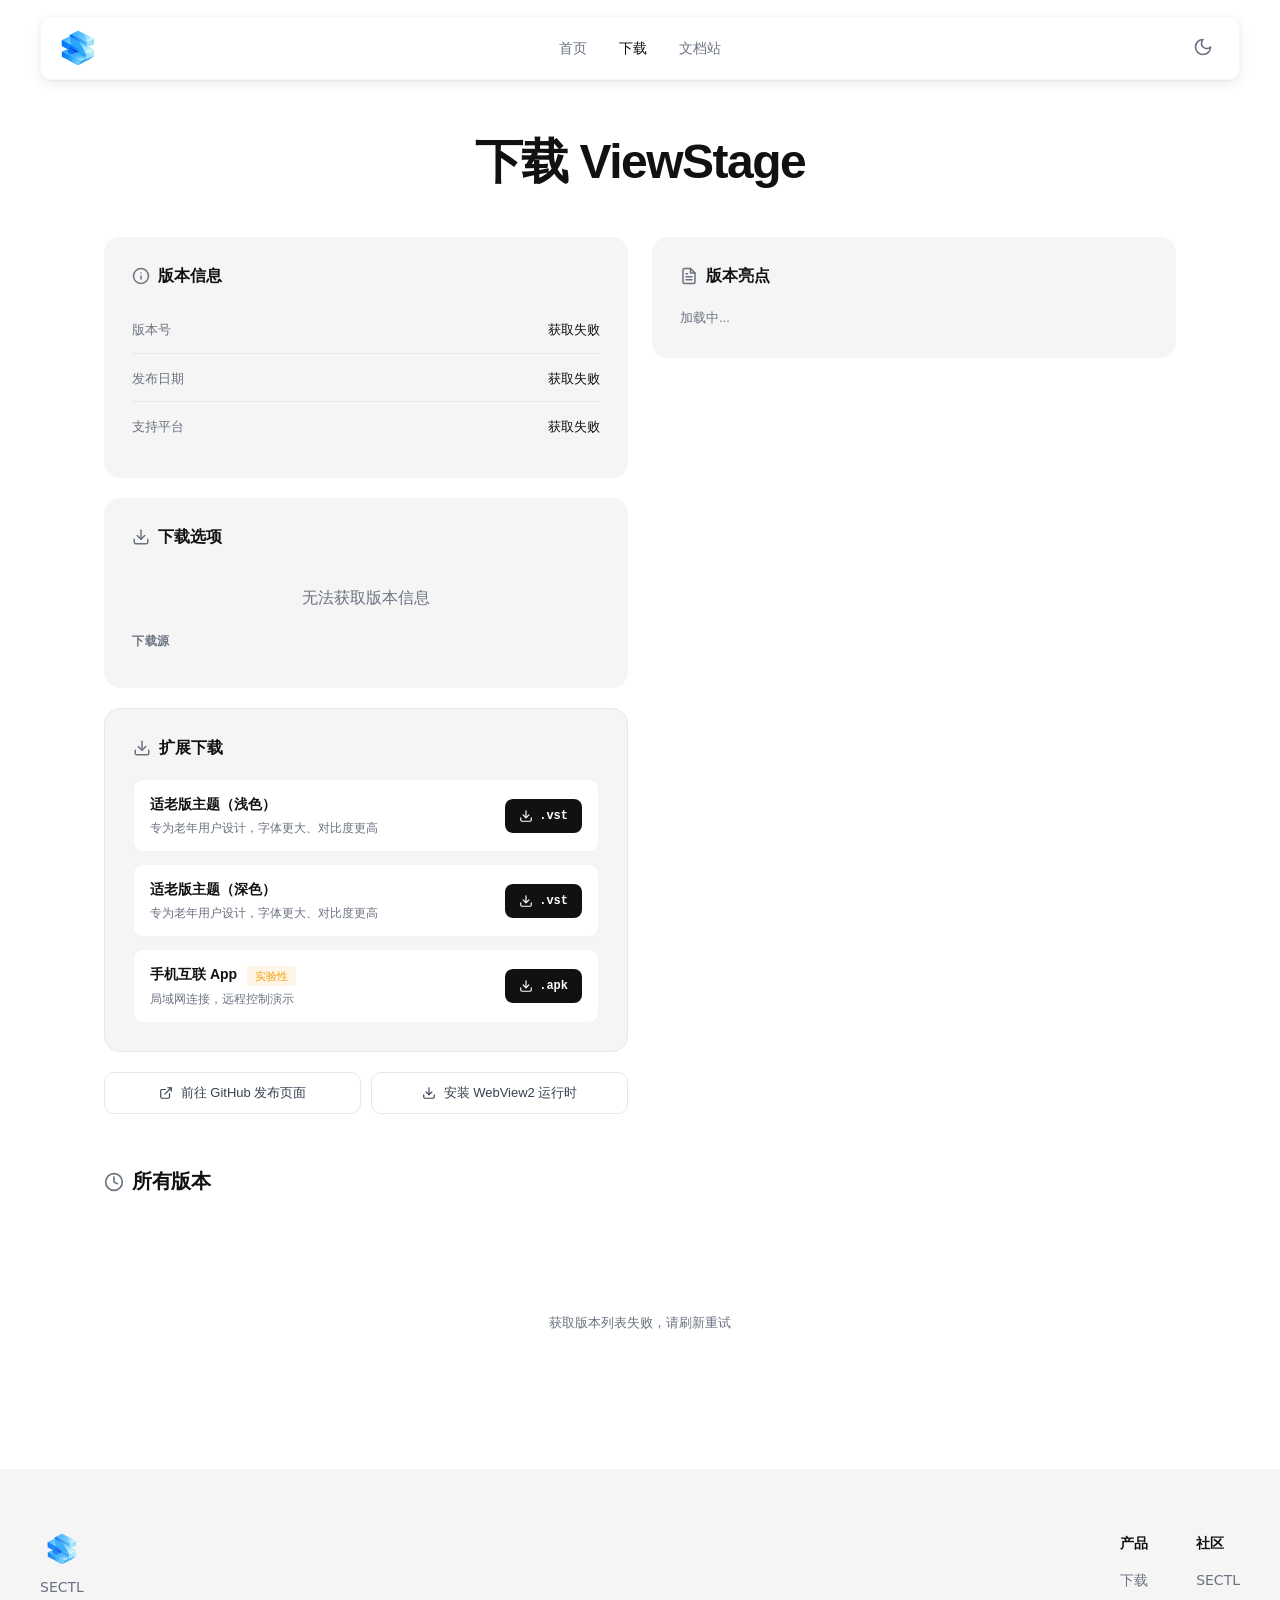
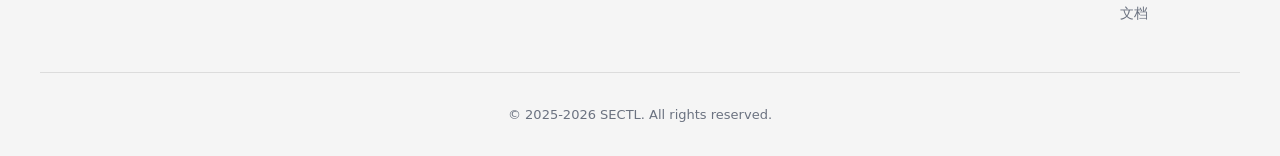
==== commit be063088: "添加新功能展示和扩展下载 - 首页新增手机互联、展台灯控制、黑板模式三个特性卡片 - 首页新增三个功能的展示区域 - 下载页新增扩展下载卡片（适老版主题、手机App） - 下载源改为SECTL镜像并设" ====
--- a/download.html
+++ b/download.html
@@ -108,6 +108,45 @@
                     </div>
                 </div>
 
+                <div class="download-card theme-card">
+                    <h2 class="card-title">
+                        <svg xmlns="http://www.w3.org/2000/svg" viewBox="0 0 24 24" fill="none" stroke="currentColor" stroke-width="2" stroke-linecap="round" stroke-linejoin="round"><path d="M21 15v4a2 2 0 0 1-2 2H5a2 2 0 0 1-2-2v-4"></path><polyline points="7 10 12 15 17 10"></polyline><line x1="12" y1="15" x2="12" y2="3"></line></svg>
+                        扩展下载
+                    </h2>
+                    <div class="extension-list">
+                        <div class="extension-item">
+                            <div class="extension-info">
+                                <span class="extension-name">适老版主题（浅色）</span>
+                                <span class="extension-desc">专为老年用户设计，字体更大、对比度更高</span>
+                            </div>
+                            <a href="https://appwrite.sectl.cn/api/software/download?projectSlug=ViewStage&source=server&fileName=com.viewstage.theme.custom.simplify.vst" class="extension-btn" target="_blank">
+                                <svg xmlns="http://www.w3.org/2000/svg" width="14" height="14" viewBox="0 0 24 24" fill="none" stroke="currentColor" stroke-width="2" stroke-linecap="round" stroke-linejoin="round"><path d="M21 15v4a2 2 0 0 1-2 2H5a2 2 0 0 1-2-2v-4"></path><polyline points="7 10 12 15 17 10"></polyline><line x1="12" y1="15" x2="12" y2="3"></line></svg>
+                                .vst
+                            </a>
+                        </div>
+                        <div class="extension-item">
+                            <div class="extension-info">
+                                <span class="extension-name">适老版主题（深色）</span>
+                                <span class="extension-desc">专为老年用户设计，字体更大、对比度更高</span>
+                            </div>
+                            <a href="https://appwrite.sectl.cn/api/software/download?projectSlug=ViewStage&source=server&fileName=com.viewstage.theme.custom.dark.vst" class="extension-btn" target="_blank">
+                                <svg xmlns="http://www.w3.org/2000/svg" width="14" height="14" viewBox="0 0 24 24" fill="none" stroke="currentColor" stroke-width="2" stroke-linecap="round" stroke-linejoin="round"><path d="M21 15v4a2 2 0 0 1-2 2H5a2 2 0 0 1-2-2v-4"></path><polyline points="7 10 12 15 17 10"></polyline><line x1="12" y1="15" x2="12" y2="3"></line></svg>
+                                .vst
+                            </a>
+                        </div>
+                        <div class="extension-item">
+                            <div class="extension-info">
+                                <span class="extension-name">手机互联 App <span class="extension-badge">实验性</span></span>
+                                <span class="extension-desc">局域网连接，远程控制演示</span>
+                            </div>
+                            <a href="https://appwrite.sectl.cn/api/software/download?projectSlug=ViewStage&source=server&fileName=app-release.apk" class="extension-btn" target="_blank">
+                                <svg xmlns="http://www.w3.org/2000/svg" width="14" height="14" viewBox="0 0 24 24" fill="none" stroke="currentColor" stroke-width="2" stroke-linecap="round" stroke-linejoin="round"><path d="M21 15v4a2 2 0 0 1-2 2H5a2 2 0 0 1-2-2v-4"></path><polyline points="7 10 12 15 17 10"></polyline><line x1="12" y1="15" x2="12" y2="3"></line></svg>
+                                .apk
+                            </a>
+                        </div>
+                    </div>
+                </div>
+
                 <div class="download-actions-secondary">
                     <a href="https://github.com/SECTL/ViewStage/releases" class="action-btn secondary" target="_blank">
                         <svg xmlns="http://www.w3.org/2000/svg" viewBox="0 0 24 24" fill="none" stroke="currentColor" stroke-width="2" stroke-linecap="round" stroke-linejoin="round"><path d="M18 13v6a2 2 0 0 1-2 2H5a2 2 0 0 1-2-2V8a2 2 0 0 1 2-2h6"></path><polyline points="15 3 21 3 21 9"></polyline><line x1="10" y1="14" x2="21" y2="3"></line></svg>
--- a/style.css
+++ b/style.css
@@ -541,6 +541,12 @@
     color: var(--text-primary);
 }
 
+.feature-icon img {
+    width: 24px;
+    height: 24px;
+    object-fit: contain;
+}
+
 .feature-title {
     font-size: 18px;
     font-weight: 600;
@@ -857,6 +863,19 @@
     display: block;
 }
 
+.phone-section,
+.light-section,
+.blackboard-section {
+    padding: 96px 24px;
+    background: var(--canvas);
+}
+
+.phone-section .section-container,
+.light-section .section-container,
+.blackboard-section .section-container {
+    max-width: 900px;
+}
+
 .pen-section {
     padding: 96px 24px;
     background: var(--bg-primary);
@@ -1189,6 +1208,12 @@
         box-shadow: 0 4px 12px rgba(0, 0, 0, 0.08);
     }
     
+    .phone-section,
+    .light-section,
+    .blackboard-section {
+        padding: 64px 16px;
+    }
+    
     .pen-section {
         padding: 64px 16px;
     }
--- a/download.css
+++ b/download.css
@@ -399,6 +399,98 @@
   flex-shrink: 0;
 }
 
+.theme-card {
+  border: 1px solid var(--border-color);
+}
+
+.extension-list {
+  display: flex;
+  flex-direction: column;
+  gap: 12px;
+}
+
+.extension-item {
+  display: flex;
+  align-items: center;
+  justify-content: space-between;
+  padding: 14px 16px;
+  background: var(--bg-primary);
+  border-radius: 10px;
+  border: 1px solid var(--border-color-light);
+  transition: border-color 0.2s ease;
+}
+
+.extension-item:hover {
+  border-color: var(--border-color);
+}
+
+.extension-info {
+  display: flex;
+  flex-direction: column;
+  gap: 4px;
+}
+
+.extension-name {
+  font-family: Inter, -apple-system, BlinkMacSystemFont, "Segoe UI", Roboto, sans-serif;
+  font-size: 14px;
+  font-weight: 600;
+  color: var(--text-primary);
+}
+
+.extension-badge {
+  display: inline-flex;
+  align-items: center;
+  padding: 2px 8px;
+  font-size: 11px;
+  font-weight: 500;
+  color: #f59e0b;
+  background: rgba(245, 158, 11, 0.1);
+  border-radius: 4px;
+  margin-left: 6px;
+  vertical-align: middle;
+}
+
+html.dark .extension-badge {
+  background: rgba(251, 191, 36, 0.15);
+  color: #fbbf24;
+}
+
+.extension-desc {
+  font-family: Inter, -apple-system, BlinkMacSystemFont, "Segoe UI", Roboto, sans-serif;
+  font-size: 12px;
+  color: var(--text-muted);
+}
+
+.extension-btn {
+  display: inline-flex;
+  align-items: center;
+  justify-content: center;
+  gap: 6px;
+  padding: 8px 14px;
+  background: var(--primary);
+  color: var(--on-primary);
+  font-family: ui-monospace, SFMono-Regular, Menlo, Monaco, Consolas, monospace;
+  font-size: 12px;
+  font-weight: 600;
+  border-radius: 8px;
+  text-decoration: none;
+  transition: background-color 0.2s ease, transform 0.2s cubic-bezier(0.4, 0, 0.2, 1);
+  white-space: nowrap;
+}
+
+.extension-btn:hover {
+  background: var(--primary-active);
+  transform: translateY(-1px);
+}
+
+.extension-btn:active {
+  transform: translateY(0);
+}
+
+.extension-btn svg {
+  flex-shrink: 0;
+}
+
 .download-actions-secondary {
   display: flex;
   gap: 10px;
@@ -776,6 +868,11 @@
     transform: none;
   }
 
+  .theme-download-btn:hover {
+    transform: none;
+    box-shadow: none;
+  }
+
   .version-list-item {
     flex-wrap: wrap;
     padding: 12px 16px;
